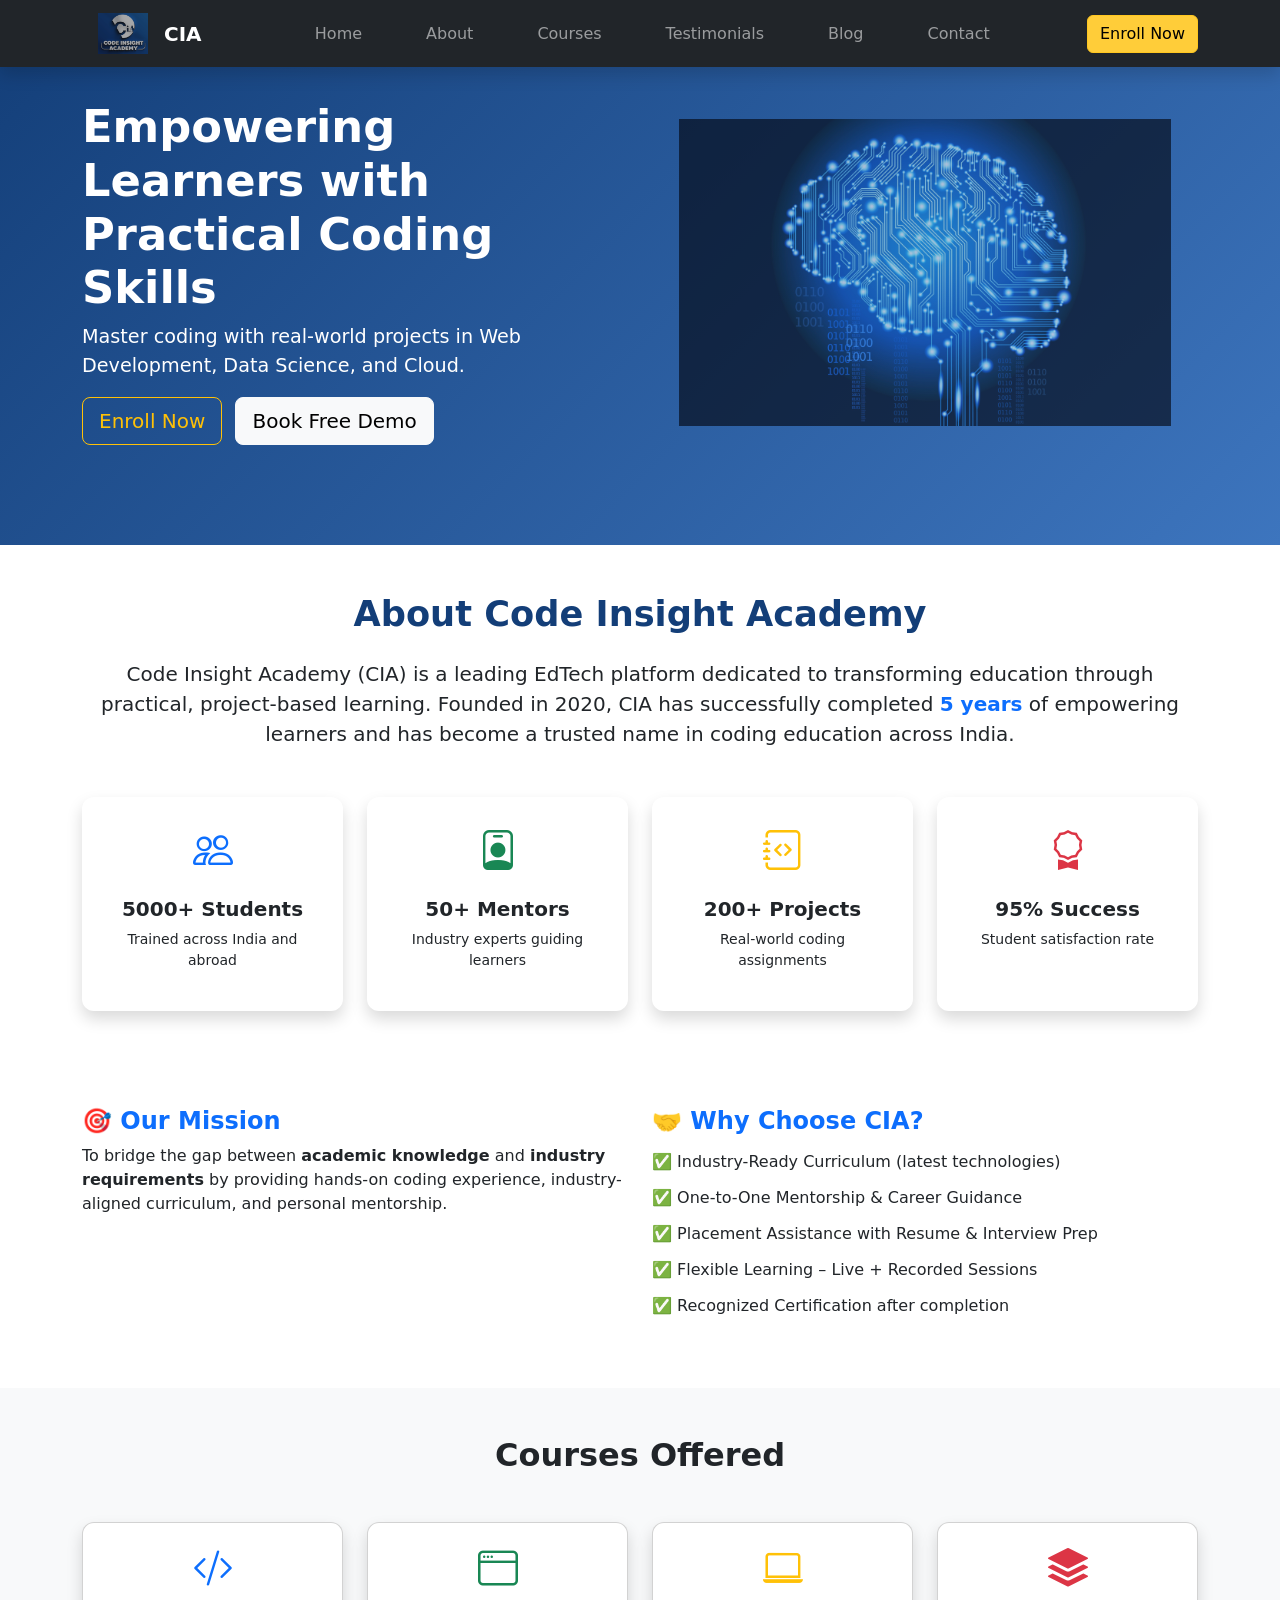
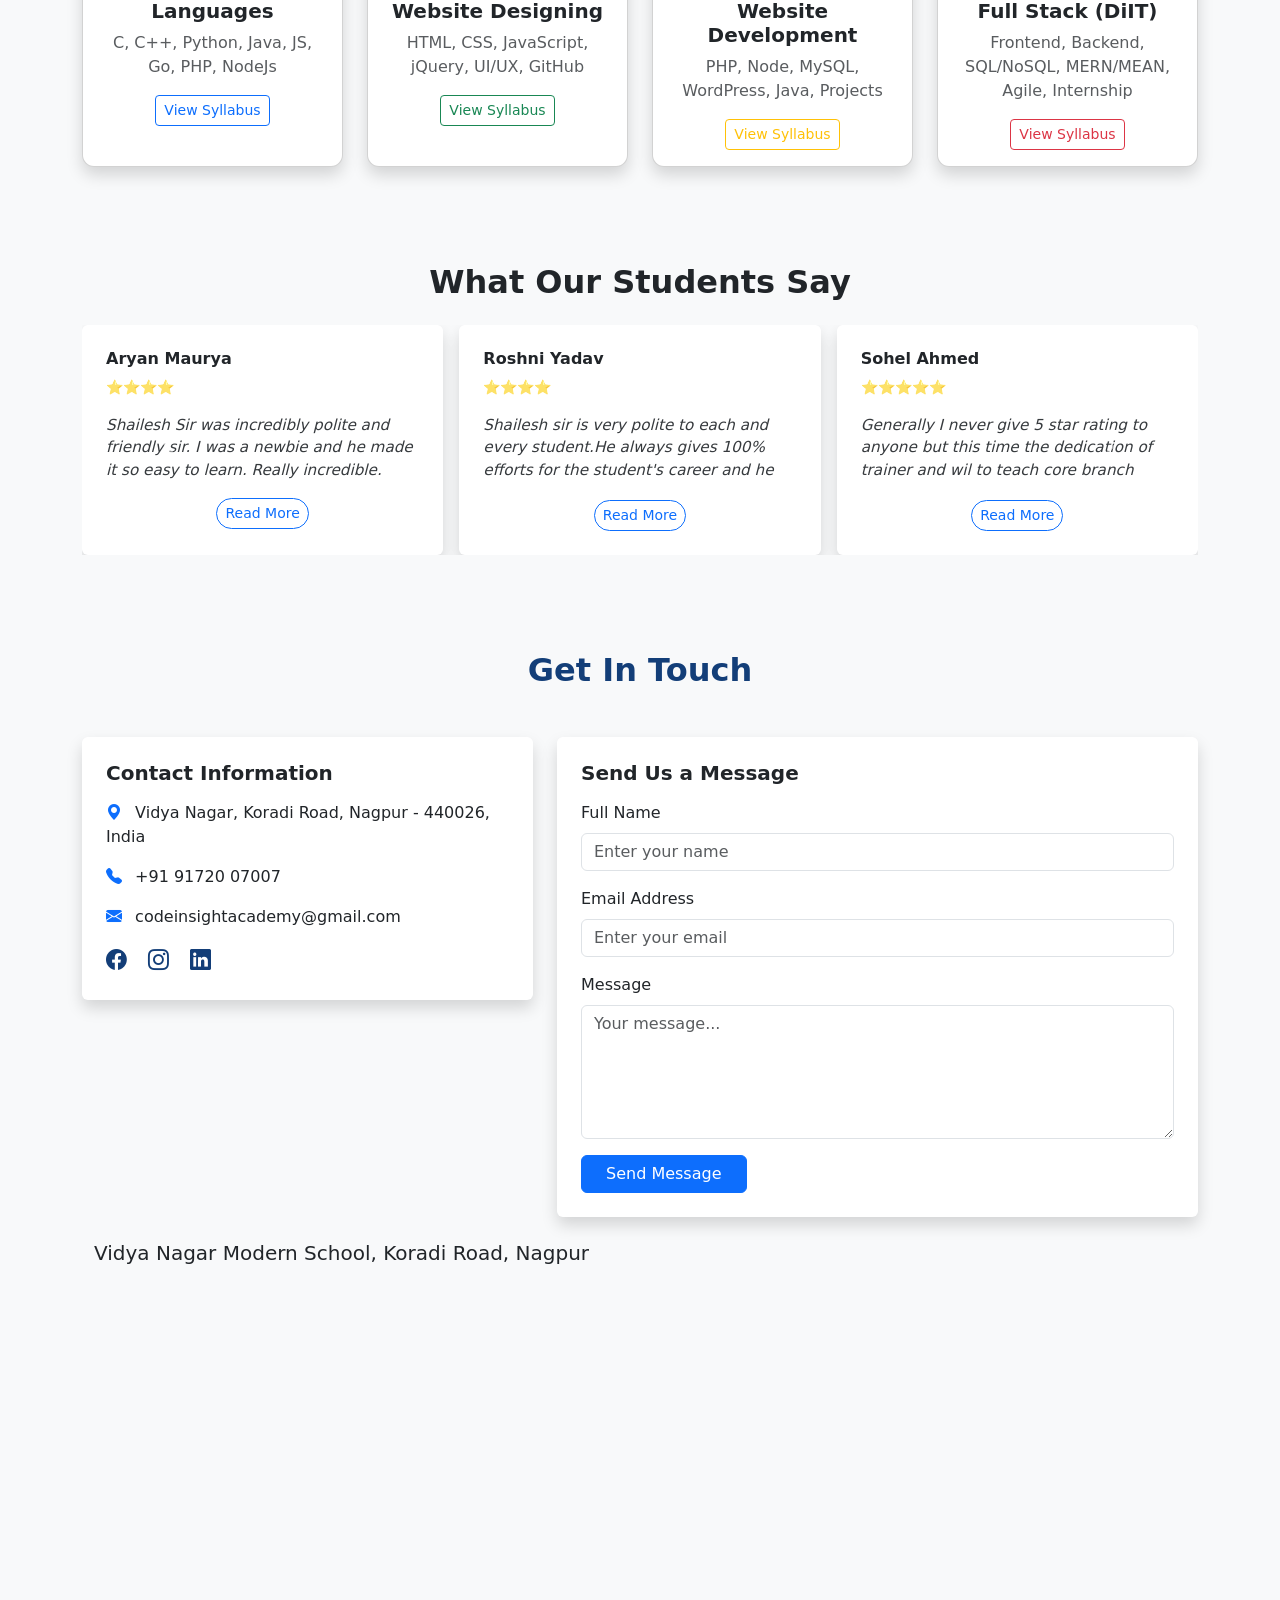
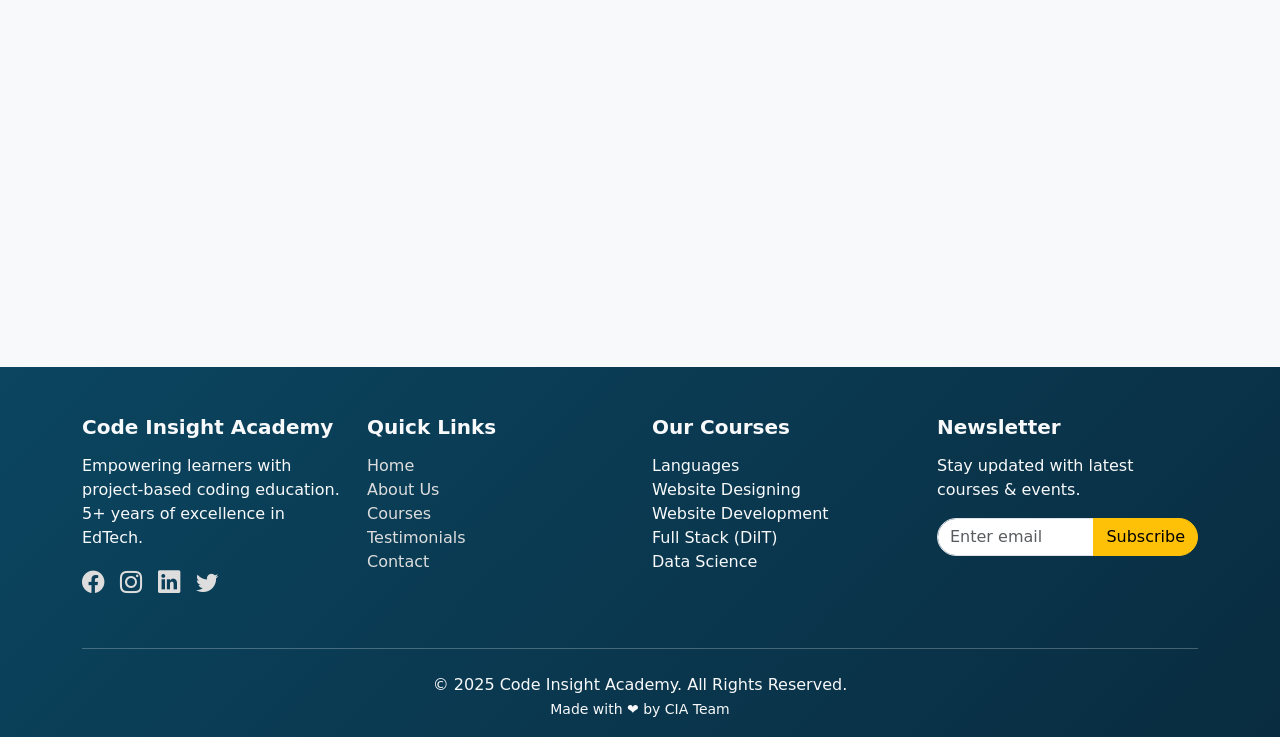
==== index.html @ 9bea23dd "Add files via upload Changes" ====
<!DOCTYPE html>
<html lang="en">
  <head>
    <meta charset="UTF-8" />
    <meta name="viewport" content="width=device-width, initial-scale=1.0" />
    <title>Code Insight Academy</title>
    <link
      href="https://cdn.jsdelivr.net/npm/bootstrap@5.3.3/dist/css/bootstrap.min.css"
      rel="stylesheet"
    />
    <link
      href="https://cdn.jsdelivr.net/npm/bootstrap-icons/font/bootstrap-icons.css"
      rel="stylesheet"
    />
    <link
      href="https://cdn.jsdelivr.net/npm/aos@2.3.4/dist/aos.css"
      rel="stylesheet"
    />

    <style>
      html,
      body {
        overflow-x: hidden;
        width: 100%;
      }
      html {
        scroll-behavior: smooth;
      }
      img {
        opacity: 0.6;
      }

      .navbar-toggler .close-icon {
        font-size: 1.8rem;
        color: #fff;
        line-height: 1;
      }
      /* Hero */
      .hero {
        background: linear-gradient(135deg, #133e78, #3d75be);
        color: #fff;
        padding: 100px 0;
      }
      .hero h1 {
        font-size: 2.8rem;
        font-weight: bold;
      }
      .hero p {
        font-size: 1.2rem;
      }
      .hero img {
        max-width: 90%;
        animation: float 4s ease-in-out infinite;
      }
      @keyframes float {
        0% {
          transform: translateY(0);
        }
        50% {
          transform: translateY(-10px);
        }
        100% {
          transform: translateY(0);
        }
      }

      .about h2 {
        font-size: 2.2rem;
        color: #133e78;
      }
      .about .card {
        border-radius: 12px;
        transition: transform 0.3s ease, box-shadow 0.3s ease;
      }
      .about .card:hover {
        transform: translateY(-8px);
        box-shadow: 0 8px 25px rgba(0, 0, 0, 0.15);
      }
      .about ul li {
        padding: 6px 0;
        font-size: 1rem;
      }

      /* Courses */
      .course-card {
        transition: all 0.3s ease;
        border-radius: 12px;
      }
      .course-card:hover {
        transform: translateY(-8px);
        box-shadow: 0 8px 20px rgba(0, 0, 0, 0.2);
      }

      /* Testimonials */
      .testimonial-card {
        border-radius: 15px;
        transition: transform 0.3s ease, box-shadow 0.3s ease;
      }
      .testimonial-card:hover {
        transform: translateY(-6px);
        box-shadow: 0 10px 25px rgba(0, 0, 0, 0.15);
      }
      .testimonial-text {
        font-style: italic;
        font-size: 0.95rem;
        max-height: 70px; /* collapsed height */
        overflow: hidden;
        text-overflow: ellipsis;
        transition: max-height 0.6s ease, opacity 0.6s ease;
        opacity: 0.9;
      }

      .testimonial-text.expanded {
        opacity: 1;
      }

      .read-more {
        font-weight: 500;
        cursor: pointer;
        transition: all 0.3s ease-in-out;
      }

      .read-more:hover {
        background-color: #0d6efd;
        color: #fff;
        transform: scale(1.05);
      }

      /* Contact */
      #contact h2 {
        color: #133e78;
      }
      #contact .form-control:focus {
        border-color: #133e78;
        box-shadow: 0 0 5px rgba(19, 62, 120, 0.5);
      }
      #contact .social-icon {
        font-size: 1.3rem;
        color: #133e78;
        transition: transform 0.3s ease, color 0.3s ease;
      }
      #contact .social-icon:hover {
        color: #ffc107;
        transform: scale(1.2);
      }

      /* Footer */
      .footer {
        background: linear-gradient(135deg, #0b4560, #092c40);
      }
      .footer h5 {
        margin-bottom: 15px;
      }
      .footer a {
        color: #ddd;
        text-decoration: none;
        transition: color 0.3s ease;
      }
      .footer a:hover {
        color: #ffc107;
      }
      .social-icon {
        font-size: 1.4rem;
        color: #fff;
        transition: transform 0.3s ease, color 0.3s ease;
      }
      .social-icon:hover {
        transform: scale(1.2);
        color: #ffc107;
      }
      .newsletter-form input {
        border-radius: 20px 0 0 20px;
      }
      .newsletter-form button {
        border-radius: 0 20px 20px 0;
      }
    </style>
  </head>
  <body data-bs-spy="scroll" data-bs-target=".navbar">
    <!-- Navbar -->
    <nav class="navbar navbar-expand-lg navbar-dark bg-dark fixed-top shadow">
      <div class="container">
        <a class="navbar-brand fw-bold d-flex align-items-center" href="#home">
          <img
            src="images/cid 3d logo.png"
            class="mx-3"
            alt="CIA Logo"
            width="50"
          />
          CIA
        </a>
        <!-- <button
          class="navbar-toggler"
          type="button"
          data-bs-toggle="collapse"
          data-bs-target="#navbarNav"
        >
          <span class="navbar-toggler-icon"></span>
        </button> -->
        <button
          class="navbar-toggler ms-2"
          type="button"
          data-bs-toggle="collapse"
          data-bs-target="#navbarNav"
          aria-controls="navbarNav"
          aria-expanded="false"
          aria-label="Toggle navigation"
        >
          <span class="navbar-toggler-icon"></span>
          <span class="close-icon d-none">&times;</span>
        </button>
        <div
          class="collapse navbar-collapse justify-content-center"
          id="navbarNav"
        >
          <ul class="navbar-nav">
            <li class="nav-item">
              <a class="nav-link active mx-4" href="#home">Home</a>
            </li>
            <li class="nav-item">
              <a class="nav-link mx-4" href="#about">About</a>
            </li>
            <li class="nav-item">
              <a class="nav-link mx-4" href="#courses">Courses</a>
            </li>
            <li class="nav-item">
              <a class="nav-link mx-4" href="#testimonials">Testimonials</a>
            </li>
            <li class="nav-item">
              <a
                class="nav-link mx-4"
                href="https://codeinsightacademy.com/blog/"
                target="_blank"
                >Blog</a
              >
            </li>
            <li class="nav-item">
              <a class="nav-link mx-4" href="#contact">Contact</a>
            </li>
          </ul>
        </div>
        <a href="#courses" class="btn btn-warning d-none d-lg-block"
          >Enroll Now</a
        >
      </div>
    </nav>

    <!-- Hero -->
    <section id="home" class="hero">
      <div class="container">
        <div class="row g-4 align-items-center">
          <div class="col-md-6" data-aos="fade-right">
            <h1>
              Empowering Learners with <br />
              Practical Coding Skills
            </h1>
            <p>
              Master coding with real-world projects in Web Development, Data
              Science, and Cloud.
            </p>
            <a href="#" class="btn btn-outline-warning btn-lg me-2"
              >Enroll Now</a
            >
            <a href="#" class="btn btn-light btn-lg">Book Free Demo</a>
          </div>
          <div class="col-md-6 text-center" data-aos="fade-left">
            <img src="images/15276.jpg" alt="Hero Image" />
          </div>
        </div>
      </div>
    </section>

    <!-- About Section -->
    <section class="about text-center py-5" id="about">
      <div class="container">
        <h2 class="mb-4 fw-bold" data-aos="fade-up">
          About Code Insight Academy
        </h2>
        <p class="lead mb-5" data-aos="fade-up" data-aos-delay="100">
          Code Insight Academy (CIA) is a leading EdTech platform dedicated to
          transforming education through
          <strong>practical, project-based learning</strong>. Founded in
          <strong>2020</strong>, CIA has successfully completed
          <span class="text-primary fw-bold">5 years</span> of empowering
          learners and has become a trusted name in coding education across
          India.
        </p>

        <!-- Stats Row -->
        <div class="row g-4 mb-5">
          <div class="col-md-3" data-aos="zoom-in">
            <div class="card shadow border-0 h-100 p-4">
              <i class="bi bi-people fs-1 text-primary mb-3"></i>
              <h5 class="fw-bold">5000+ Students</h5>
              <p class="small">Trained across India and abroad</p>
            </div>
          </div>
          <div class="col-md-3" data-aos="zoom-in" data-aos-delay="100">
            <div class="card shadow border-0 h-100 p-4">
              <i class="bi bi-person-badge fs-1 text-success mb-3"></i>
              <h5 class="fw-bold">50+ Mentors</h5>
              <p class="small">Industry experts guiding learners</p>
            </div>
          </div>
          <div class="col-md-3" data-aos="zoom-in" data-aos-delay="200">
            <div class="card shadow border-0 h-100 p-4">
              <i class="bi bi-journal-code fs-1 text-warning mb-3"></i>
              <h5 class="fw-bold">200+ Projects</h5>
              <p class="small">Real-world coding assignments</p>
            </div>
          </div>
          <div class="col-md-3" data-aos="zoom-in" data-aos-delay="300">
            <div class="card shadow border-0 h-100 p-4">
              <i class="bi bi-award fs-1 text-danger mb-3"></i>
              <h5 class="fw-bold">95% Success</h5>
              <p class="small">Student satisfaction rate</p>
            </div>
          </div>
        </div>

        <!-- Mission & Why Choose -->
        <div class="row text-start">
          <div class="col-md-6 mt-5" data-aos="fade-right">
            <h4 class="fw-bold text-primary">🎯 Our Mission</h4>
            <p>
              To bridge the gap between <strong>academic knowledge</strong> and
              <strong>industry requirements</strong> by providing hands-on
              coding experience, industry-aligned curriculum, and personal
              mentorship.
            </p>
          </div>
          <div class="col-md-6 mt-5" data-aos="fade-left">
            <h4 class="fw-bold text-primary">🤝 Why Choose CIA?</h4>
            <ul class="list-unstyled">
              <li>✅ Industry-Ready Curriculum (latest technologies)</li>
              <li>✅ One-to-One Mentorship & Career Guidance</li>
              <li>✅ Placement Assistance with Resume & Interview Prep</li>
              <li>✅ Flexible Learning – Live + Recorded Sessions</li>
              <li>✅ Recognized Certification after completion</li>
            </ul>
          </div>
        </div>
      </div>
    </section>

    <!-- Courses Section -->
    <section id="courses" class="py-5 bg-light">
      <div class="container">
        <h2 class="text-center fw-bold mb-5" data-aos="fade-up">
          Courses Offered
        </h2>
        <div class="row g-4">
          <!-- Languages -->
          <div class="col-md-3" data-aos="zoom-in" data-aos-delay="100">
            <div class="card h-100 text-center shadow course-card">
              <div class="card-body">
                <i class="bi bi-code-slash fs-1 text-primary mb-3"></i>
                <h5 class="fw-bold">Languages</h5>
                <p class="text-muted">
                  C, C++, Python, Java, JS, Go, PHP, NodeJs
                </p>
                <button
                  class="btn btn-outline-primary btn-sm"
                  data-bs-toggle="modal"
                  data-bs-target="#languagesModal"
                >
                  View Syllabus
                </button>
              </div>
            </div>
          </div>

          <!-- Website Designing -->
          <div class="col-md-3" data-aos="zoom-in" data-aos-delay="200">
            <div class="card h-100 text-center shadow course-card">
              <div class="card-body">
                <i class="bi bi-window fs-1 text-success mb-3"></i>
                <h5 class="fw-bold">Website Designing</h5>
                <p class="text-muted">
                  HTML, CSS, JavaScript, jQuery, UI/UX, GitHub
                </p>
                <button
                  class="btn btn-outline-success btn-sm"
                  data-bs-toggle="modal"
                  data-bs-target="#designModal"
                >
                  View Syllabus
                </button>
              </div>
            </div>
          </div>

          <!-- Website Development -->
          <div class="col-md-3" data-aos="zoom-in" data-aos-delay="300">
            <div class="card h-100 text-center shadow course-card">
              <div class="card-body">
                <i class="bi bi-laptop fs-1 text-warning mb-3"></i>
                <h5 class="fw-bold">Website Development</h5>
                <p class="text-muted">
                  PHP, Node, MySQL, WordPress, Java, Projects
                </p>
                <button
                  class="btn btn-outline-warning btn-sm"
                  data-bs-toggle="modal"
                  data-bs-target="#developmentModal"
                >
                  View Syllabus
                </button>
              </div>
            </div>
          </div>

          <!-- Full Stack -->
          <div class="col-md-3" data-aos="zoom-in" data-aos-delay="400">
            <div class="card h-100 text-center shadow course-card">
              <div class="card-body">
                <i class="bi bi-stack fs-1 text-danger mb-3"></i>
                <h5 class="fw-bold">Full Stack (DiIT)</h5>
                <p class="text-muted">
                  Frontend, Backend, SQL/NoSQL, MERN/MEAN, Agile, Internship
                </p>
                <button
                  class="btn btn-outline-danger btn-sm"
                  data-bs-toggle="modal"
                  data-bs-target="#fullstackModal"
                >
                  View Syllabus
                </button>
              </div>
            </div>
          </div>
        </div>
      </div>
    </section>

    <!-- Languages Modal -->
    <div class="modal fade" id="languagesModal" tabindex="-1">
      <div class="modal-dialog modal-dialog-centered modal-dialog-scrollable">
        <div class="modal-content">
          <div class="modal-header bg-primary text-white">
            <h5 class="modal-title">Languages</h5>
            <button
              type="button"
              class="btn-close"
              data-bs-dismiss="modal"
            ></button>
          </div>
          <div class="modal-body">
            <h6 class="fw-bold">Core Programming</h6>
            <ul>
              <li>C, C++ – Fundamentals, OOP, Data Structures</li>
              <li>Java – OOP, Collections, Exception Handling</li>
              <li>Python – Basics to Advanced, File Handling, OOP</li>
            </ul>

            <h6 class="fw-bold mt-3">Web Technologies</h6>
            <ul>
              <li>HTML5, CSS3 – Semantic tags, Responsive design</li>
              <li>Bootstrap – Grid, Components, Customization</li>
              <li>JavaScript – ES6+, DOM, Events, Async/Await</li>
              <li>NodeJS – Basics, ExpressJS intro</li>
            </ul>

            <h6 class="fw-bold mt-3">Extra Technologies</h6>
            <ul>
              <li>GoLang – Basics & Concurrency</li>
              <li>PHP – Basics, Forms, MySQL Connection</li>
            </ul>
            <a href="https://codeinsightacademy.com/blog">
              <button class="btn btn-outline-primary btn-sm">
                View Details
              </button>
            </a>
          </div>
        </div>
      </div>
    </div>

    <!-- Website Designing Modal -->
    <div class="modal fade" id="designModal" tabindex="-1">
      <div class="modal-dialog modal-dialog-centered modal-dialog-scrollable">
        <div class="modal-content">
          <div class="modal-header bg-success text-white">
            <h5 class="modal-title">Website Designing</h5>
            <button
              type="button"
              class="btn-close"
              data-bs-dismiss="modal"
            ></button>
          </div>
          <div class="modal-body">
            <h6 class="fw-bold">Frontend Basics</h6>
            <ul>
              <li>HTML5 – Forms, Media, SEO tags</li>
              <li>CSS3 – Flexbox, Grid, Animations</li>
              <li>JavaScript – DOM Manipulation, Events</li>
            </ul>

            <h6 class="fw-bold mt-3">Advanced UI/UX</h6>
            <ul>
              <li>jQuery – DOM, AJAX, Effects</li>
              <li>UI/UX – Design Principles, Wireframes</li>
              <li>GitHub – Version Control Basics</li>
            </ul>
            <a
              href="https://codeinsightacademy.com/blog/html5-and-css3-contents/"
            >
              <button class="btn btn-outline-success btn-sm">
                View Details
              </button>
            </a>
          </div>
        </div>
      </div>
    </div>

    <!-- Website Development Modal -->
    <div class="modal fade" id="developmentModal" tabindex="-1">
      <div class="modal-dialog modal-dialog-centered modal-dialog-scrollable">
        <div class="modal-content">
          <div class="modal-header bg-warning text-dark">
            <h5 class="modal-title">Website Development</h5>
            <button
              type="button"
              class="btn-close"
              data-bs-dismiss="modal"
            ></button>
          </div>
          <div class="modal-body">
            <h6 class="fw-bold">Backend Development</h6>
            <ul>
              <li>PHP / NodeJS – APIs, Authentication</li>
              <li>Python / Java – Web frameworks basics</li>
            </ul>

            <h6 class="fw-bold mt-3">Frontend Development</h6>
            <ul>
              <li>HTML5, CSS3, JavaScript</li>
              <li>WordPress CMS Basics</li>
            </ul>

            <h6 class="fw-bold mt-3">Databases</h6>
            <ul>
              <li>MySQL – Queries, Joins, Indexing</li>
            </ul>

            <h6 class="fw-bold mt-3">Project Work</h6>
            <p>
              Students will create a **live website** as a capstone project.
            </p>
            <a href="https://codeinsightacademy.com/blog/javascript/">
              <button class="btn btn-outline-warning btn-sm">
                View Details
              </button>
            </a>
          </div>
        </div>
      </div>
    </div>

    <!-- Full Stack Modal -->
    <div class="modal fade" id="fullstackModal" tabindex="-1">
      <div class="modal-dialog modal-dialog-centered modal-dialog-scrollable">
        <div class="modal-content">
          <div class="modal-header bg-danger text-white">
            <h5 class="modal-title">DiIT (Full Stack)</h5>
            <button
              type="button"
              class="btn-close"
              data-bs-dismiss="modal"
            ></button>
          </div>
          <div class="modal-body">
            <h6 class="fw-bold">Frontend Development</h6>
            <ul>
              <li>HTML5 / CSS3 / JavaScript (ES6+)</li>
              <li>ReactJS Basics</li>
            </ul>

            <h6 class="fw-bold mt-3">Backend Development</h6>
            <ul>
              <li>NodeJS / ExpressJS</li>
              <li>Python Flask/Django or Java Spring Basics</li>
            </ul>

            <h6 class="fw-bold mt-3">Databases</h6>
            <ul>
              <li>SQL – MySQL, PostgreSQL</li>
              <li>NoSQL – MongoDB</li>
            </ul>

            <h6 class="fw-bold mt-3">Other Skills</h6>
            <ul>
              <li>MERN / MEAN Stack integration</li>
              <li>Agile & Scrum using Jira</li>
              <li>Resume Building + Mock Interviews</li>
              <li>Internship Program</li>
            </ul>
            <a
              href="https://codeinsightacademy.com/blog/programming/core-java-contents/"
            >
              <button class="btn btn-outline-danger btn-sm">
                View Details
              </button>
            </a>
          </div>
        </div>
      </div>
    </div>

    <!-- Testimonials Carousel -->
    <section id="testimonials" class="py-5 bg-light">
      <div class="container">
        <h2 class="text-center fw-bold mb-4">What Our Students Say</h2>

        <div
          id="reviewCarousel"
          class="carousel slide"
          data-bs-ride="carousel"
          data-bs-interval="5000"
        >
          <div class="carousel-inner">
            <!-- Slide 1 -->
            <div class="carousel-item active">
              <div class="row g-3">
                <div class="col-md-4">
                  <div class="p-4 bg-white shadow rounded h-100">
                    <h6 class="fw-bold">Aryan Maurya</h6>
                    <p class="text-muted small">⭐⭐⭐⭐</p>
                    <p class="testimonial-text">
                      Shailesh Sir was incredibly polite and friendly sir. I was
                      a newbie and he made it so easy to learn. Really
                      incredible.
                    </p>
                    <div class="text-center mt-2">
                      <button
                        class="btn btn-outline-primary btn-sm rounded-pill read-more"
                      >
                        Read More
                      </button>
                    </div>
                  </div>
                </div>
                <div class="col-md-4">
                  <div class="p-4 bg-white shadow rounded h-100">
                    <h6 class="fw-bold">Roshni Yadav</h6>
                    <p class="text-muted small">⭐⭐⭐⭐</p>
                    <p class="testimonial-text">
                      Shailesh sir is very polite to each and every student.He
                      always gives 100% efforts for the student's career and he
                      never make feel to anyone like a nothing.he always praise
                      the students.He is the best mentor
                    </p>
                    <div class="text-center mt-2">
                      <button
                        class="btn btn-outline-primary btn-sm rounded-pill read-more"
                      >
                        Read More
                      </button>
                    </div>
                  </div>
                </div>
                <div class="col-md-4">
                  <div class="p-4 bg-white shadow rounded h-100">
                    <h6 class="fw-bold">Sohel Ahmed</h6>
                    <p class="text-muted small">⭐⭐⭐⭐⭐</p>
                    <p class="testimonial-text">
                      Generally I never give 5 star rating to anyone but this
                      time the dedication of trainer and wil to teach core
                      branch students is even from basics is just praiseworthy.
                      I really find those training section helpful getting
                      friendly in full stack development course. Khushal Sir was
                      our class trainer .He really help to teach us from scratch
                      and individual doubt solving done by tushar,pratik and
                      sushant Sir was very helpful.
                    </p>
                    <div class="text-center mt-2">
                      <button
                        class="btn btn-outline-primary btn-sm rounded-pill read-more"
                      >
                        Read More
                      </button>
                    </div>
                  </div>
                </div>
              </div>
            </div>

            <!-- Slide 2 -->
            <div class="carousel-item">
              <div class="row g-3">
                <div class="col-md-4">
                  <div class="p-4 bg-white shadow rounded h-100">
                    <h6 class="fw-bold">Kamini Khandare</h6>
                    <p class="text-muted small">⭐⭐⭐⭐⭐</p>
                    <p class="testimonial-text">
                      He don't waste any single minite He has so much of
                      knowledge with him and he tried his best to give his 100%
                      to make it an efficient and beneficial workshop for
                      us...and thanks for it sir
                    </p>
                    <div class="text-center mt-2">
                      <button
                        class="btn btn-outline-primary btn-sm rounded-pill read-more"
                      >
                        Read More
                      </button>
                    </div>
                  </div>
                </div>
                <div class="col-md-4">
                  <div class="p-4 bg-white shadow rounded h-100">
                    <h6 class="fw-bold">Vishal Singh</h6>
                    <p class="text-muted small">⭐⭐⭐⭐⭐</p>
                    <p class="testimonial-text">
                      It was a 5 days long session with 6hrs of study each day
                      in Thakur College of Engineering and Technology. The
                      sessions were conducted smoothly. Professor Sailesh Sonare
                      sir's explanation was very good. He was able to clear our
                      doubts. It was a very interactive session. Thanks
                      Alot🙏🏻✨.
                    </p>
                    <div class="text-center mt-2">
                      <button
                        class="btn btn-outline-primary btn-sm rounded-pill read-more"
                      >
                        Read More
                      </button>
                    </div>
                  </div>
                </div>
                <div class="col-md-4">
                  <div class="p-4 bg-white shadow rounded h-100">
                    <h6 class="fw-bold">Shruti Amle</h6>
                    <p class="text-muted small">⭐⭐⭐⭐⭐</p>
                    <p class="testimonial-text">
                      - Informative and engaging sessions - Experienced trainers
                      and speakers - Hands-on activities and practical learning
                      - Opportunities for networking and collaboration.
                    </p>
                    <div class="text-center mt-2">
                      <button
                        class="btn btn-outline-primary btn-sm rounded-pill read-more"
                      >
                        Read More
                      </button>
                    </div>
                  </div>
                </div>
              </div>
            </div>
          </div>

          <!-- Controls -->
          <button
            class="carousel-control-prev"
            type="button"
            data-bs-target="#reviewCarousel"
            data-bs-slide="prev"
          >
            <span class="carousel-control-prev-icon"></span>
          </button>
          <button
            class="carousel-control-next"
            type="button"
            data-bs-target="#reviewCarousel"
            data-bs-slide="next"
          >
            <span class="carousel-control-next-icon"></span>
          </button>
        </div>
      </div>
    </section>

    <!-- Contact Section -->
    <section id="contact" class="py-5 bg-light">
      <div class="container">
        <h2 class="text-center fw-bold mb-5" data-aos="fade-up">
          Get In Touch
        </h2>
        <div class="row g-4">
          <!-- Contact Info -->
          <div class="col-md-5" data-aos="fade-right">
            <div class="p-4 bg-white shadow rounded">
              <h5 class="fw-bold mb-3">Contact Information</h5>
              <p>
                <i class="bi bi-geo-alt-fill text-primary me-2"></i> Vidya
                Nagar, Koradi Road, Nagpur - 440026, India
              </p>
              <p>
                <i class="bi bi-telephone-fill text-primary me-2"></i> +91 91720
                07007
              </p>
              <p>
                <i class="bi bi-envelope-fill text-primary me-2"></i>
                codeinsightacademy@gmail.com
              </p>
              <div class="mt-3">
                <a href="#" class="social-icon me-3"
                  ><i class="bi bi-facebook"></i
                ></a>
                <a href="#" class="social-icon me-3"
                  ><i class="bi bi-instagram"></i
                ></a>
                <a href="#" class="social-icon me-3"
                  ><i class="bi bi-linkedin"></i
                ></a>
              </div>
            </div>
          </div>

          <!-- Contact Form -->
          <div class="col-md-7" data-aos="fade-left">
            <div class="p-4 bg-white shadow rounded">
              <h5 class="fw-bold mb-3">Send Us a Message</h5>
              <form action="mailto:" method="POST">
                <div class="mb-3">
                  <label class="form-label">Full Name</label>
                  <input
                    type="text"
                    name="name"
                    class="form-control"
                    placeholder="Enter your name"
                    required
                  />
                </div>
                <div class="mb-3">
                  <label class="form-label">Email Address</label>
                  <input
                    type="email"
                    name="email"
                    class="form-control"
                    placeholder="Enter your email"
                    required
                  />
                </div>
                <div class="mb-3">
                  <label class="form-label">Message</label>
                  <textarea
                    name="message"
                    class="form-control"
                    rows="5"
                    placeholder="Your message..."
                    required
                  ></textarea>
                </div>
                <button type="submit" class="btn btn-primary px-4">
                  Send Message
                </button>
              </form>
            </div>
          </div>
        </div>

        <!-- Optional Google Map -->
        <div class="container my-4">
          <h5 class="mb-3">Vidya Nagar Modern School, Koradi Road, Nagpur</h5>
          <div class="ratio ratio-16x9">
            <iframe
              src="https://www.google.com/maps?q=Vidya+Nagar+Modern+School+Koradi+Road+Nagpur&output=embed"
              allowfullscreen
              loading="lazy"
              referrerpolicy="no-referrer-when-downgrade"
            >
            </iframe>
          </div>
        </div>
      </div>
    </section>

    <!-- Footer -->
    <footer class="footer text-light pt-5">
      <div class="container">
        <div class="row">
          <!-- About -->
          <div class="col-md-3 mb-4" data-aos="fade-up">
            <h5 class="fw-bold">Code Insight Academy</h5>
            <p>
              Empowering learners with project-based coding education. 5+ years
              of excellence in EdTech.
            </p>
            <div class="d-flex gap-3">
              <a href="#" class="social-icon"><i class="bi bi-facebook"></i></a>
              <a href="#" class="social-icon"
                ><i class="bi bi-instagram"></i
              ></a>
              <a href="#" class="social-icon"><i class="bi bi-linkedin"></i></a>
              <a href="#" class="social-icon"><i class="bi bi-twitter"></i></a>
            </div>
          </div>

          <!-- Quick Links -->
          <div class="col-md-3 mb-4" data-aos="fade-up" data-aos-delay="100">
            <h5 class="fw-bold">Quick Links</h5>
            <ul class="list-unstyled">
              <li><a href="#home">Home</a></li>
              <li><a href="#about">About Us</a></li>
              <li><a href="#courses">Courses</a></li>
              <li><a href="#testimonials">Testimonials</a></li>
              <li><a href="#contact">Contact</a></li>
            </ul>
          </div>

          <!-- Courses -->
          <div class="col-md-3 mb-4" data-aos="fade-up" data-aos-delay="200">
            <h5 class="fw-bold">Our Courses</h5>
            <ul class="list-unstyled">
              <li>Languages</li>
              <li>Website Designing</li>
              <li>Website Development</li>
              <li>Full Stack (DiIT)</li>
              <li>Data Science</li>
            </ul>
          </div>

          <!-- Newsletter -->
          <div class="col-md-3 mb-4" data-aos="fade-up" data-aos-delay="300">
            <h5 class="fw-bold">Newsletter</h5>
            <p>Stay updated with latest courses & events.</p>
            <form class="newsletter-form">
              <div class="input-group">
                <input
                  type="email"
                  class="form-control"
                  placeholder="Enter email"
                />
                <button class="btn btn-warning" type="submit">Subscribe</button>
              </div>
            </form>
          </div>
        </div>

        <hr class="my-4 text-light" />

        <div class="text-center pb-3">
          <p class="mb-0">© 2025 Code Insight Academy. All Rights Reserved.</p>
          <small>Made with ❤️ by CIA Team</small>
        </div>
      </div>
    </footer>

    <!-- Scripts -->
    <script src="https://cdn.jsdelivr.net/npm/bootstrap@5.3.3/dist/js/bootstrap.bundle.min.js"></script>
    <script src="https://cdn.jsdelivr.net/npm/aos@2.3.4/dist/aos.js"></script>
    <script>
      AOS.init({ duration: 1000, once: true });
      const toggler = document.querySelector(".navbar-toggler");
      const navbarCollapse = document.getElementById("navbarNav");
      const hamburger = toggler.querySelector(".navbar-toggler-icon");
      const closeIcon = toggler.querySelector(".close-icon");

      navbarCollapse.addEventListener("show.bs.collapse", () => {
        hamburger.classList.add("d-none");
        closeIcon.classList.remove("d-none");
      });

      navbarCollapse.addEventListener("hide.bs.collapse", () => {
        hamburger.classList.remove("d-none");
        closeIcon.classList.add("d-none");
      });

      // Testimonials
      document.querySelectorAll(".read-more").forEach((button) => {
        button.addEventListener("click", function () {
          const card = this.closest(
            ".p-4, .card, .testimonial-card, .bg-white"
          );
          const text = card ? card.querySelector(".testimonial-text") : null;
          if (!text) return;

          if (text.classList.contains("expanded")) {
            // Collapse
            text.style.maxHeight = "70px";
            text.classList.remove("expanded");
            this.textContent = "Read More";
          } else {
            // Expand smoothly to actual height
            text.style.maxHeight = text.scrollHeight + "px";
            text.classList.add("expanded");
            this.textContent = "Read Less";
          }
        });
      });
    </script>
  </body>
</html>
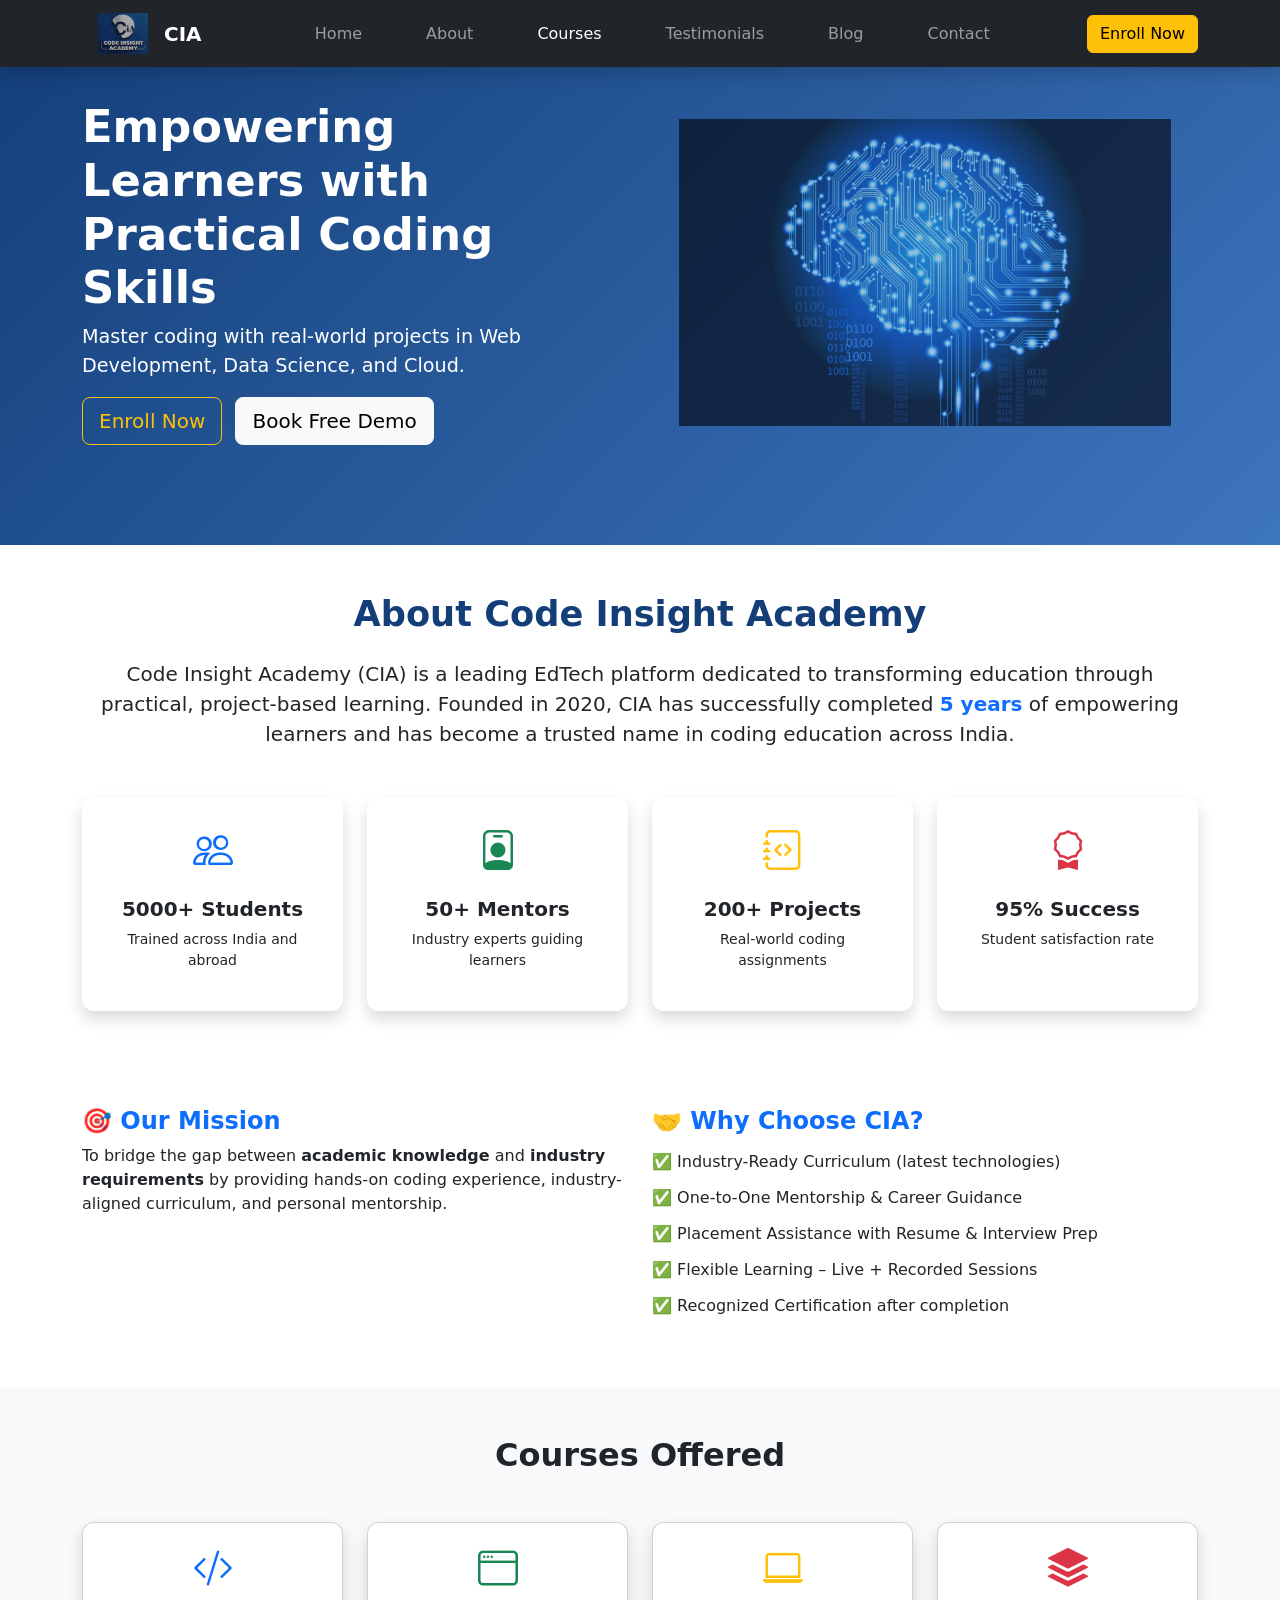
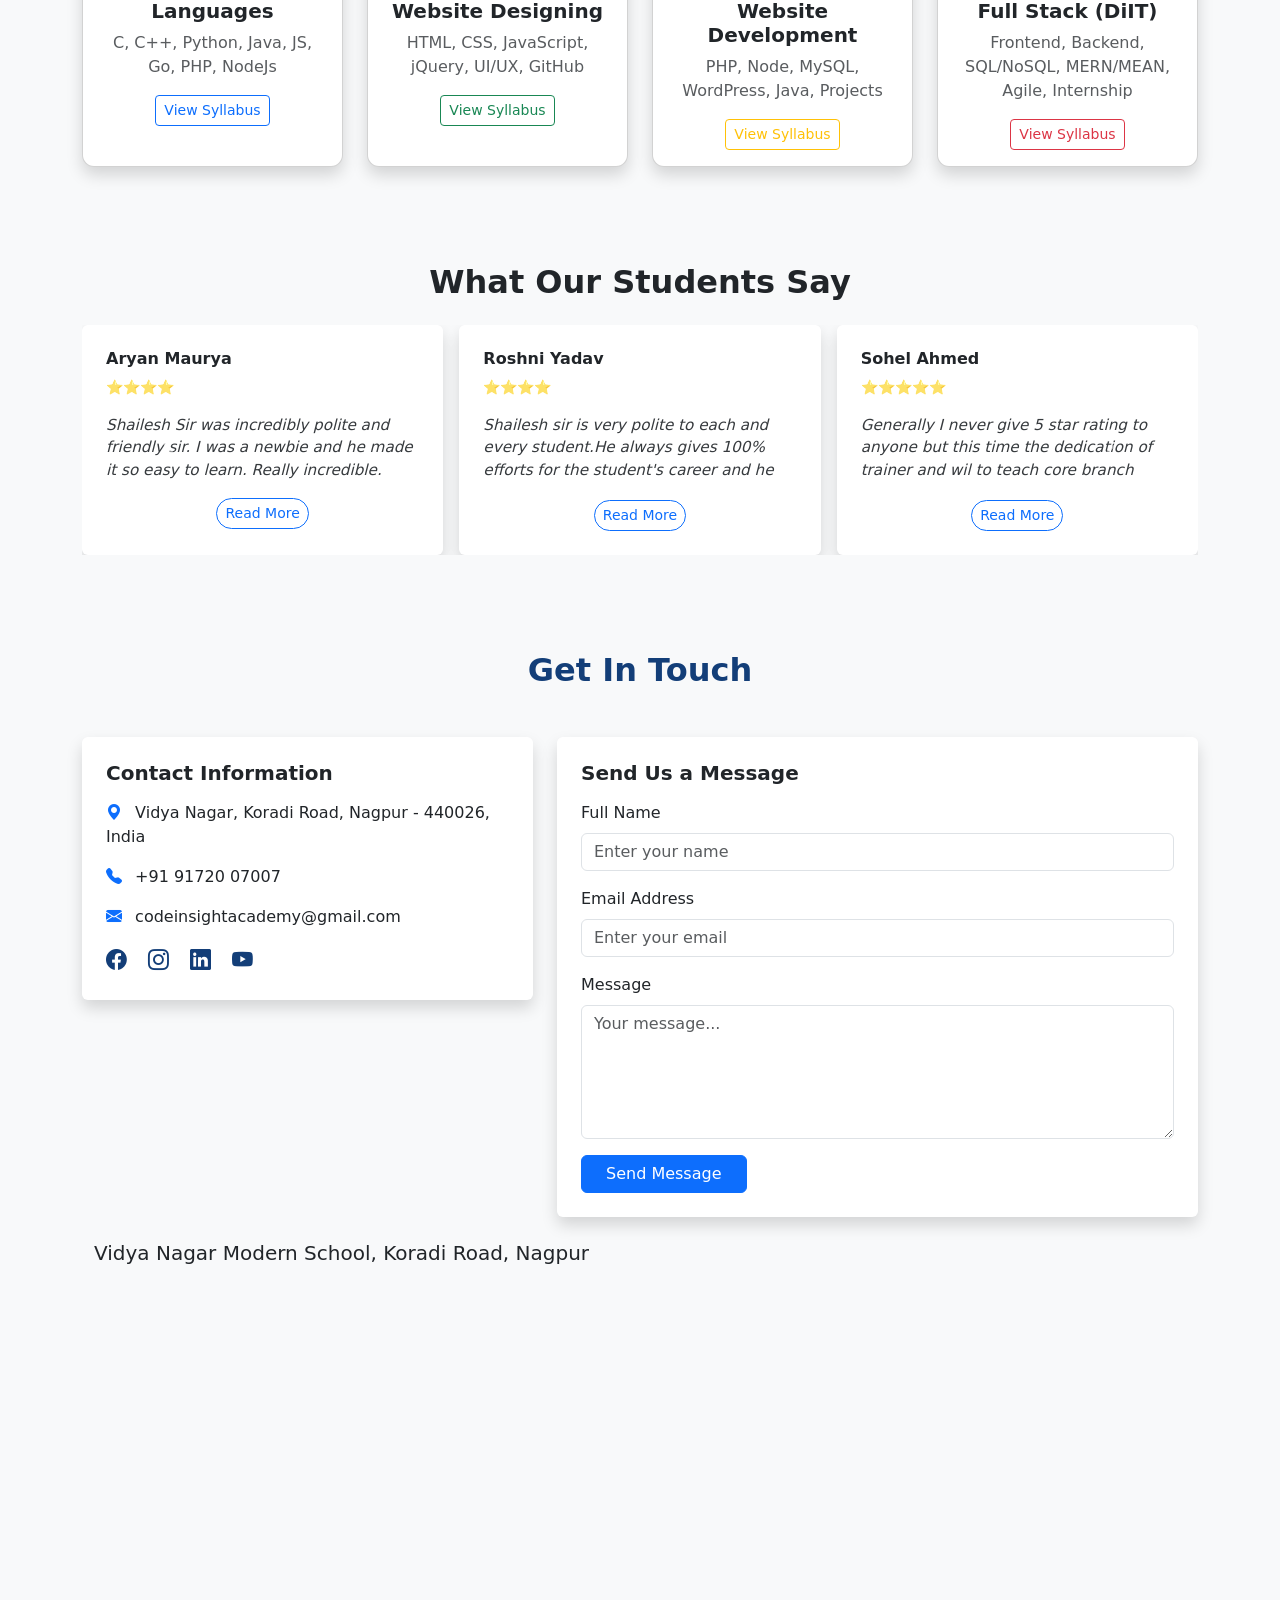
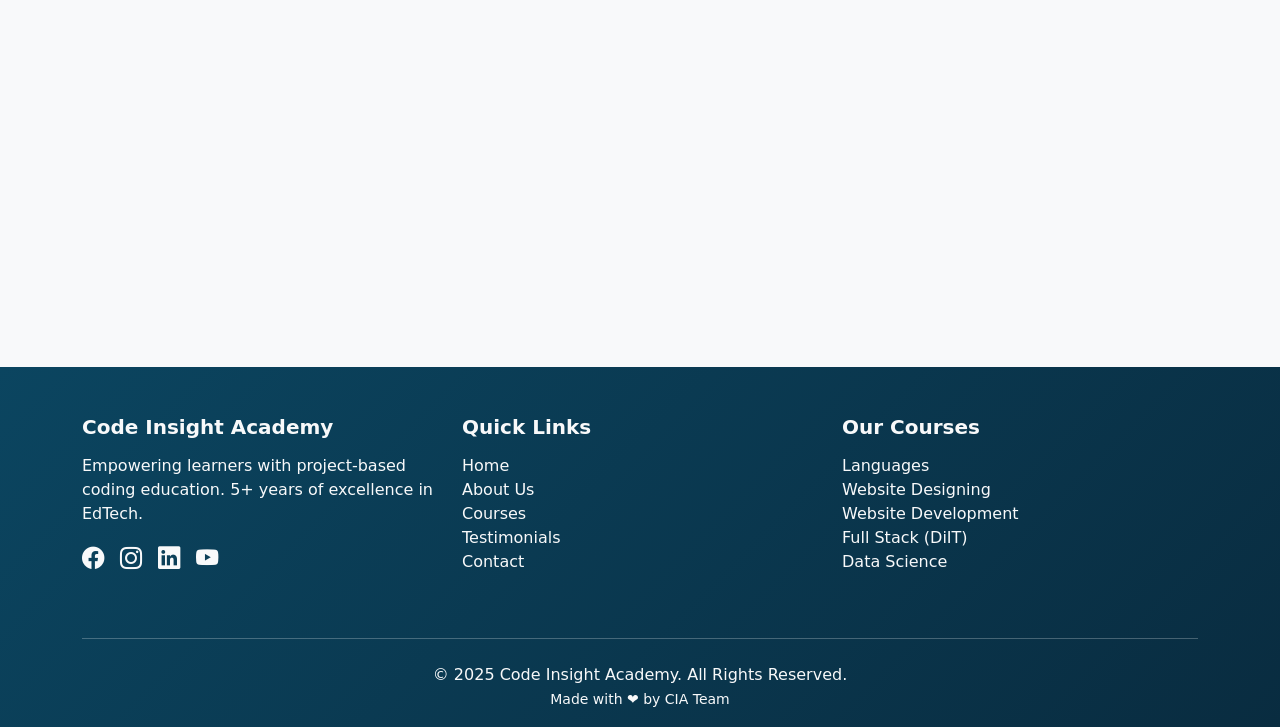
==== commit 8c1cc84d: "Add files via upload Resoponsive" ====
--- a/index.html
+++ b/index.html
@@ -15,6 +15,11 @@
     <link
       href="https://cdn.jsdelivr.net/npm/aos@2.3.4/dist/aos.css"
       rel="stylesheet"
+    />
+    <link
+      rel="shortcut icon"
+      href="images/cid 3d logo.png"
+      type="image/x-icon"
     />
 
     <style>
@@ -239,7 +244,7 @@
             </li>
           </ul>
         </div>
-        <a href="#courses" class="btn btn-warning d-none d-lg-block"
+        <a href="registration.html" class="btn btn-warning d-none d-lg-block"
           >Enroll Now</a
         >
       </div>
@@ -258,7 +263,9 @@
               Master coding with real-world projects in Web Development, Data
               Science, and Cloud.
             </p>
-            <a href="#" class="btn btn-outline-warning btn-lg me-2"
+            <a
+              href="registration.html"
+              class="btn btn-outline-warning btn-lg me-2"
               >Enroll Now</a
             >
             <a href="#" class="btn btn-light btn-lg">Book Free Demo</a>
@@ -796,14 +803,25 @@
                 codeinsightacademy@gmail.com
               </p>
               <div class="mt-3">
-                <a href="#" class="social-icon me-3"
+                <a
+                  href="https://www.facebook.com/share/17CwKqsnVi/"
+                  class="social-icon me-3"
                   ><i class="bi bi-facebook"></i
                 ></a>
-                <a href="#" class="social-icon me-3"
+                <a
+                  href="https://www.instagram.com/codeinsightacademy?igsh=N3Bld2ZqbmFzcHJp"
+                  class="social-icon me-3"
                   ><i class="bi bi-instagram"></i
                 ></a>
-                <a href="#" class="social-icon me-3"
+                <a
+                  href="https://www.linkedin.com/company/code-insight-academy/ "
+                  class="social-icon me-3"
                   ><i class="bi bi-linkedin"></i
+                ></a>
+                <a
+                  href="https://www.youtube.com/@CodeInsightAcademy"
+                  class="social-icon me-3"
+                  ><i class="bi bi-youtube"></i
                 ></a>
               </div>
             </div>
@@ -869,40 +887,72 @@
     </section>
 
     <!-- Footer -->
-    <footer class="footer text-light pt-5">
+    <footer class="footer bg-dark text-light pt-5">
       <div class="container">
         <div class="row">
           <!-- About -->
-          <div class="col-md-3 mb-4" data-aos="fade-up">
+          <div class="col-md-4 mb-4" data-aos="fade-up">
             <h5 class="fw-bold">Code Insight Academy</h5>
             <p>
               Empowering learners with project-based coding education. 5+ years
               of excellence in EdTech.
             </p>
             <div class="d-flex gap-3">
-              <a href="#" class="social-icon"><i class="bi bi-facebook"></i></a>
-              <a href="#" class="social-icon"
+              <a
+                href="https://www.facebook.com/share/17CwKqsnVi/"
+                class="social-icon text-light"
+                ><i class="bi bi-facebook"></i
+              ></a>
+              <a
+                href="https://www.instagram.com/codeinsightacademy?igsh=N3Bld2ZqbmFzcHJp"
+                class="social-icon text-light"
                 ><i class="bi bi-instagram"></i
               ></a>
-              <a href="#" class="social-icon"><i class="bi bi-linkedin"></i></a>
-              <a href="#" class="social-icon"><i class="bi bi-twitter"></i></a>
+              <a
+                href="https://www.linkedin.com/company/code-insight-academy/"
+                class="social-icon text-light"
+                ><i class="bi bi-linkedin"></i
+              ></a>
+              <a
+                href="https://www.youtube.com/@CodeInsightAcademy"
+                class="social-icon text-light"
+                ><i class="bi bi-youtube"></i
+              ></a>
             </div>
           </div>
 
           <!-- Quick Links -->
-          <div class="col-md-3 mb-4" data-aos="fade-up" data-aos-delay="100">
+          <div class="col-md-4 mb-4" data-aos="fade-up" data-aos-delay="100">
             <h5 class="fw-bold">Quick Links</h5>
             <ul class="list-unstyled">
-              <li><a href="#home">Home</a></li>
-              <li><a href="#about">About Us</a></li>
-              <li><a href="#courses">Courses</a></li>
-              <li><a href="#testimonials">Testimonials</a></li>
-              <li><a href="#contact">Contact</a></li>
+              <li>
+                <a href="#home" class="text-light text-decoration-none">Home</a>
+              </li>
+              <li>
+                <a href="#about" class="text-light text-decoration-none"
+                  >About Us</a
+                >
+              </li>
+              <li>
+                <a href="#courses" class="text-light text-decoration-none"
+                  >Courses</a
+                >
+              </li>
+              <li>
+                <a href="#testimonials" class="text-light text-decoration-none"
+                  >Testimonials</a
+                >
+              </li>
+              <li>
+                <a href="#contact" class="text-light text-decoration-none"
+                  >Contact</a
+                >
+              </li>
             </ul>
           </div>
 
           <!-- Courses -->
-          <div class="col-md-3 mb-4" data-aos="fade-up" data-aos-delay="200">
+          <div class="col-md-4 mb-4" data-aos="fade-up" data-aos-delay="200">
             <h5 class="fw-bold">Our Courses</h5>
             <ul class="list-unstyled">
               <li>Languages</li>
@@ -911,22 +961,6 @@
               <li>Full Stack (DiIT)</li>
               <li>Data Science</li>
             </ul>
-          </div>
-
-          <!-- Newsletter -->
-          <div class="col-md-3 mb-4" data-aos="fade-up" data-aos-delay="300">
-            <h5 class="fw-bold">Newsletter</h5>
-            <p>Stay updated with latest courses & events.</p>
-            <form class="newsletter-form">
-              <div class="input-group">
-                <input
-                  type="email"
-                  class="form-control"
-                  placeholder="Enter email"
-                />
-                <button class="btn btn-warning" type="submit">Subscribe</button>
-              </div>
-            </form>
           </div>
         </div>
 
@@ -957,6 +991,40 @@
       navbarCollapse.addEventListener("hide.bs.collapse", () => {
         hamburger.classList.remove("d-none");
         closeIcon.classList.add("d-none");
+      });
+
+      // Highlight active section in navbar
+      const sections = document.querySelectorAll("section[id]");
+      const navLinks = document.querySelectorAll(".navbar-nav .nav-link");
+
+      window.addEventListener("scroll", () => {
+        let scrollY = window.pageYOffset;
+
+        sections.forEach((section) => {
+          const sectionHeight = section.offsetHeight;
+          const sectionTop = section.offsetTop - 100; // adjust offset
+          const sectionId = section.getAttribute("id");
+
+          if (scrollY >= sectionTop && scrollY < sectionTop + sectionHeight) {
+            navLinks.forEach((link) => {
+              link.classList.remove("active");
+              if (link.getAttribute("href") === `#${sectionId}`) {
+                link.classList.add("active");
+              }
+            });
+          }
+        });
+      });
+
+      // Close navbar collapse after clicking a link (mobile view)
+      document.querySelectorAll(".navbar-nav .nav-link").forEach((link) => {
+        link.addEventListener("click", () => {
+          const navbarCollapse = document.getElementById("navbarNav");
+          const bsCollapse = new bootstrap.Collapse(navbarCollapse, {
+            toggle: false,
+          });
+          bsCollapse.hide();
+        });
       });
 
       // Testimonials
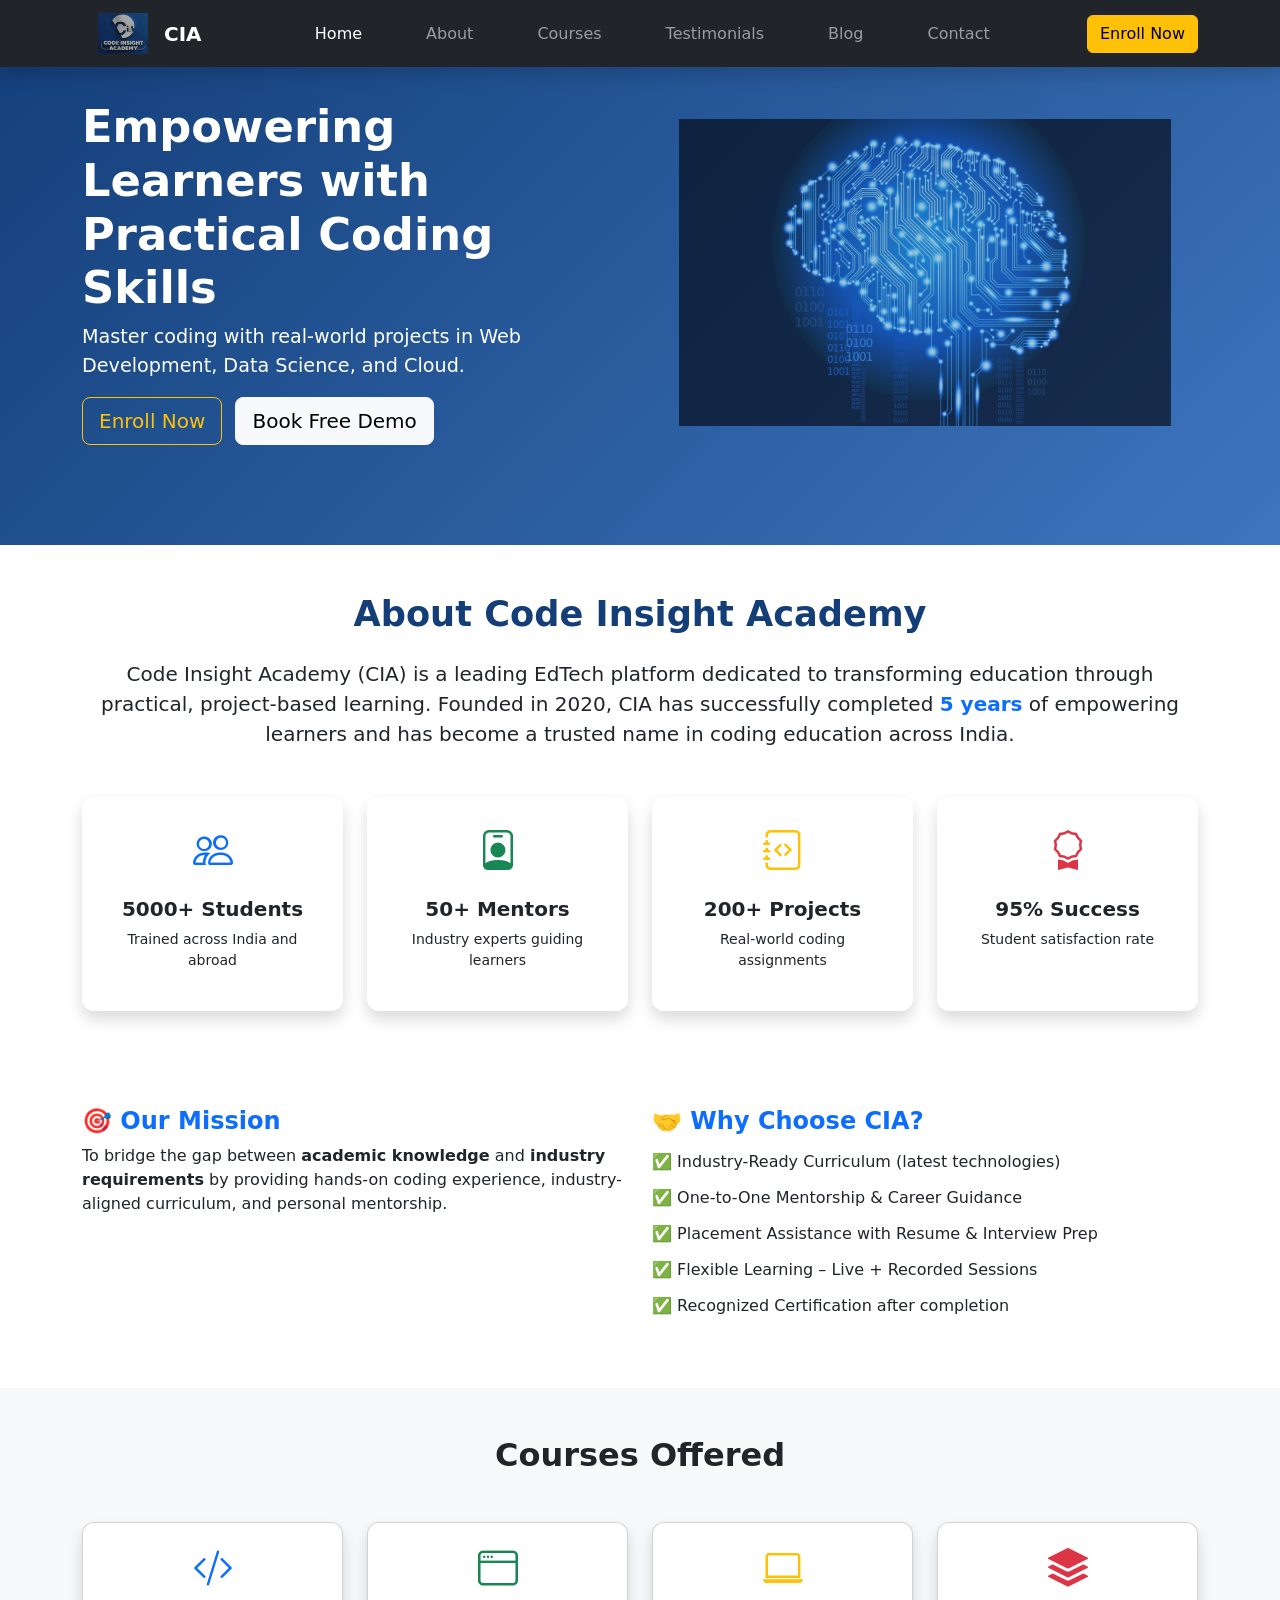
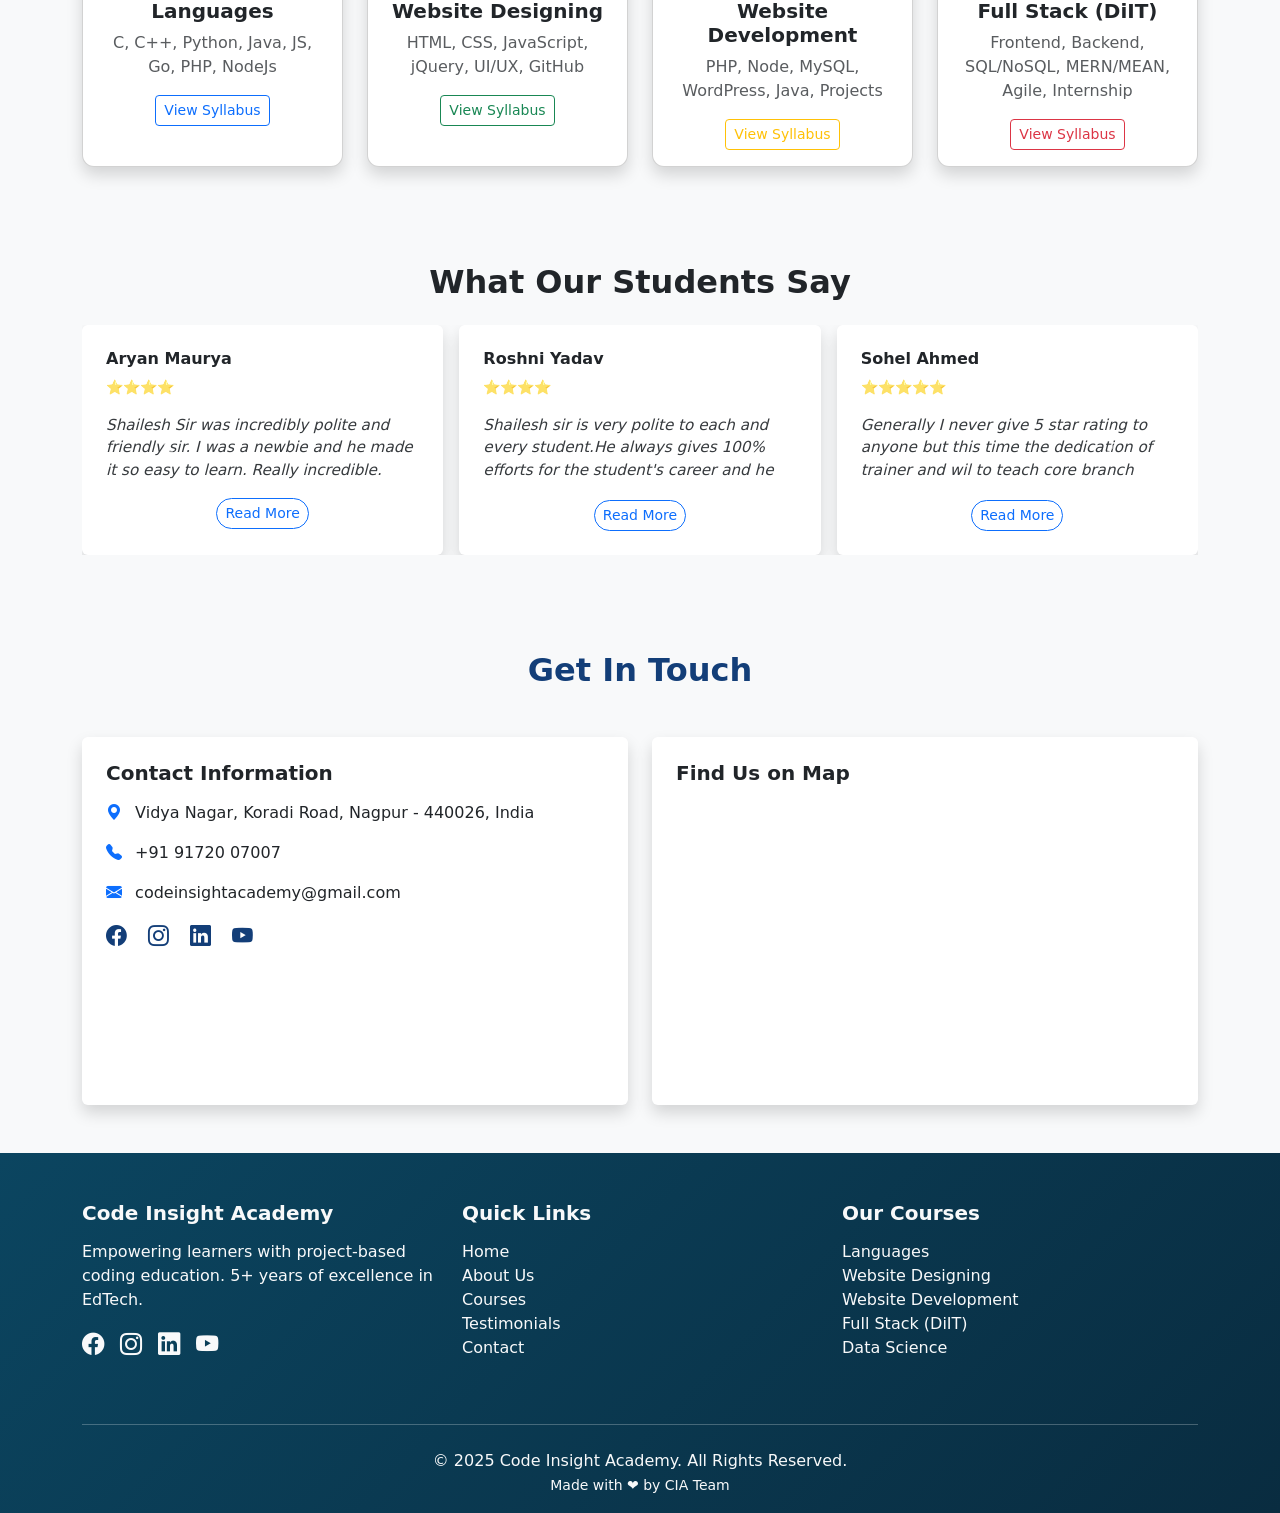
==== commit e1eaa296: "Add files via upload CIA Edtech Website" ====
--- a/index.html
+++ b/index.html
@@ -22,164 +22,8 @@
       type="image/x-icon"
     />
 
-    <style>
-      html,
-      body {
-        overflow-x: hidden;
-        width: 100%;
-      }
-      html {
-        scroll-behavior: smooth;
-      }
-      img {
-        opacity: 0.6;
-      }
-
-      .navbar-toggler .close-icon {
-        font-size: 1.8rem;
-        color: #fff;
-        line-height: 1;
-      }
-      /* Hero */
-      .hero {
-        background: linear-gradient(135deg, #133e78, #3d75be);
-        color: #fff;
-        padding: 100px 0;
-      }
-      .hero h1 {
-        font-size: 2.8rem;
-        font-weight: bold;
-      }
-      .hero p {
-        font-size: 1.2rem;
-      }
-      .hero img {
-        max-width: 90%;
-        animation: float 4s ease-in-out infinite;
-      }
-      @keyframes float {
-        0% {
-          transform: translateY(0);
-        }
-        50% {
-          transform: translateY(-10px);
-        }
-        100% {
-          transform: translateY(0);
-        }
-      }
-
-      .about h2 {
-        font-size: 2.2rem;
-        color: #133e78;
-      }
-      .about .card {
-        border-radius: 12px;
-        transition: transform 0.3s ease, box-shadow 0.3s ease;
-      }
-      .about .card:hover {
-        transform: translateY(-8px);
-        box-shadow: 0 8px 25px rgba(0, 0, 0, 0.15);
-      }
-      .about ul li {
-        padding: 6px 0;
-        font-size: 1rem;
-      }
-
-      /* Courses */
-      .course-card {
-        transition: all 0.3s ease;
-        border-radius: 12px;
-      }
-      .course-card:hover {
-        transform: translateY(-8px);
-        box-shadow: 0 8px 20px rgba(0, 0, 0, 0.2);
-      }
-
-      /* Testimonials */
-      .testimonial-card {
-        border-radius: 15px;
-        transition: transform 0.3s ease, box-shadow 0.3s ease;
-      }
-      .testimonial-card:hover {
-        transform: translateY(-6px);
-        box-shadow: 0 10px 25px rgba(0, 0, 0, 0.15);
-      }
-      .testimonial-text {
-        font-style: italic;
-        font-size: 0.95rem;
-        max-height: 70px; /* collapsed height */
-        overflow: hidden;
-        text-overflow: ellipsis;
-        transition: max-height 0.6s ease, opacity 0.6s ease;
-        opacity: 0.9;
-      }
-
-      .testimonial-text.expanded {
-        opacity: 1;
-      }
-
-      .read-more {
-        font-weight: 500;
-        cursor: pointer;
-        transition: all 0.3s ease-in-out;
-      }
-
-      .read-more:hover {
-        background-color: #0d6efd;
-        color: #fff;
-        transform: scale(1.05);
-      }
-
-      /* Contact */
-      #contact h2 {
-        color: #133e78;
-      }
-      #contact .form-control:focus {
-        border-color: #133e78;
-        box-shadow: 0 0 5px rgba(19, 62, 120, 0.5);
-      }
-      #contact .social-icon {
-        font-size: 1.3rem;
-        color: #133e78;
-        transition: transform 0.3s ease, color 0.3s ease;
-      }
-      #contact .social-icon:hover {
-        color: #ffc107;
-        transform: scale(1.2);
-      }
-
-      /* Footer */
-      .footer {
-        background: linear-gradient(135deg, #0b4560, #092c40);
-      }
-      .footer h5 {
-        margin-bottom: 15px;
-      }
-      .footer a {
-        color: #ddd;
-        text-decoration: none;
-        transition: color 0.3s ease;
-      }
-      .footer a:hover {
-        color: #ffc107;
-      }
-      .social-icon {
-        font-size: 1.4rem;
-        color: #fff;
-        transition: transform 0.3s ease, color 0.3s ease;
-      }
-      .social-icon:hover {
-        transform: scale(1.2);
-        color: #ffc107;
-      }
-      .newsletter-form input {
-        border-radius: 20px 0 0 20px;
-      }
-      .newsletter-form button {
-        border-radius: 0 20px 20px 0;
-      }
-    </style>
+    <link rel="stylesheet" href="edtech.css" />
+    <style></style>
   </head>
   <body data-bs-spy="scroll" data-bs-target=".navbar">
     <!-- Navbar -->
@@ -244,7 +88,10 @@
             </li>
           </ul>
         </div>
-        <a href="registration.html" class="btn btn-warning d-none d-lg-block"
+        <a
+          href="https://docs.google.com/forms/d/e/1FAIpQLSdNWrmI0T3VnkZnKbUlpdL-IkKOs66Gpd_SwZEwGHVkLuxMfg/viewform?usp=sharing&ouid=104345555902177284084"
+          class="btn btn-warning d-none d-lg-block"
+          target="_blank"
           >Enroll Now</a
         >
       </div>
@@ -264,11 +111,18 @@
               Science, and Cloud.
             </p>
             <a
-              href="registration.html"
+              href="https://docs.google.com/forms/d/e/1FAIpQLSdNWrmI0T3VnkZnKbUlpdL-IkKOs66Gpd_SwZEwGHVkLuxMfg/viewform?usp=sharing&ouid=104345555902177284084"
               class="btn btn-outline-warning btn-lg me-2"
+              target="_blank"
               >Enroll Now</a
             >
-            <a href="#" class="btn btn-light btn-lg">Book Free Demo</a>
+            <a
+              href="https://docs.google.com/forms/d/e/1FAIpQLSe5mOkIfuGwlxSipN7wy8RjZAWs56bjuON4bc5VNA5v5Nii7A/viewform?usp=sharing&ouid=104345555902177284084"
+              class="btn btn-light btn-lg"
+              target="_blank"
+            >
+              Book Free Demo
+            </a>
           </div>
           <div class="col-md-6 text-center" data-aos="fade-left">
             <img src="images/15276.jpg" alt="Hero Image" />
@@ -787,16 +641,16 @@
         </h2>
         <div class="row g-4">
           <!-- Contact Info -->
-          <div class="col-md-5" data-aos="fade-right">
-            <div class="p-4 bg-white shadow rounded">
+          <div class="col-md-6" data-aos="fade-right">
+            <div class="p-4 bg-white shadow rounded h-100">
               <h5 class="fw-bold mb-3">Contact Information</h5>
               <p>
-                <i class="bi bi-geo-alt-fill text-primary me-2"></i> Vidya
-                Nagar, Koradi Road, Nagpur - 440026, India
+                <i class="bi bi-geo-alt-fill text-primary me-2"></i>
+                Vidya Nagar, Koradi Road, Nagpur - 440026, India
               </p>
               <p>
-                <i class="bi bi-telephone-fill text-primary me-2"></i> +91 91720
-                07007
+                <i class="bi bi-telephone-fill text-primary me-2"></i>
+                +91 91720 07007
               </p>
               <p>
                 <i class="bi bi-envelope-fill text-primary me-2"></i>
@@ -814,7 +668,7 @@
                   ><i class="bi bi-instagram"></i
                 ></a>
                 <a
-                  href="https://www.linkedin.com/company/code-insight-academy/ "
+                  href="https://www.linkedin.com/company/code-insight-academy/"
                   class="social-icon me-3"
                   ><i class="bi bi-linkedin"></i
                 ></a>
@@ -827,60 +681,20 @@
             </div>
           </div>
 
-          <!-- Contact Form -->
-          <div class="col-md-7" data-aos="fade-left">
-            <div class="p-4 bg-white shadow rounded">
-              <h5 class="fw-bold mb-3">Send Us a Message</h5>
-              <form action="mailto:" method="POST">
-                <div class="mb-3">
-                  <label class="form-label">Full Name</label>
-                  <input
-                    type="text"
-                    name="name"
-                    class="form-control"
-                    placeholder="Enter your name"
-                    required
-                  />
-                </div>
-                <div class="mb-3">
-                  <label class="form-label">Email Address</label>
-                  <input
-                    type="email"
-                    name="email"
-                    class="form-control"
-                    placeholder="Enter your email"
-                    required
-                  />
-                </div>
-                <div class="mb-3">
-                  <label class="form-label">Message</label>
-                  <textarea
-                    name="message"
-                    class="form-control"
-                    rows="5"
-                    placeholder="Your message..."
-                    required
-                  ></textarea>
-                </div>
-                <button type="submit" class="btn btn-primary px-4">
-                  Send Message
-                </button>
-              </form>
-            </div>
-          </div>
-        </div>
-
-        <!-- Optional Google Map -->
-        <div class="container my-4">
-          <h5 class="mb-3">Vidya Nagar Modern School, Koradi Road, Nagpur</h5>
-          <div class="ratio ratio-16x9">
-            <iframe
-              src="https://www.google.com/maps?q=Vidya+Nagar+Modern+School+Koradi+Road+Nagpur&output=embed"
-              allowfullscreen
-              loading="lazy"
-              referrerpolicy="no-referrer-when-downgrade"
-            >
-            </iframe>
+          <!-- Google Map -->
+          <div class="col-md-6" data-aos="fade-left">
+            <div class="p-4 bg-white shadow rounded h-100">
+              <h5 class="fw-bold mb-3">Find Us on Map</h5>
+              <div class="ratio ratio-16x9">
+                <iframe
+                  src="https://www.google.com/maps?q=Vidya+Nagar+Modern+School+Koradi+Road+Nagpur&output=embed"
+                  allowfullscreen
+                  loading="lazy"
+                  referrerpolicy="no-referrer-when-downgrade"
+                  style="border-radius: 8px"
+                ></iframe>
+              </div>
+            </div>
           </div>
         </div>
       </div>
@@ -976,79 +790,6 @@
     <!-- Scripts -->
     <script src="https://cdn.jsdelivr.net/npm/bootstrap@5.3.3/dist/js/bootstrap.bundle.min.js"></script>
     <script src="https://cdn.jsdelivr.net/npm/aos@2.3.4/dist/aos.js"></script>
-    <script>
-      AOS.init({ duration: 1000, once: true });
-      const toggler = document.querySelector(".navbar-toggler");
-      const navbarCollapse = document.getElementById("navbarNav");
-      const hamburger = toggler.querySelector(".navbar-toggler-icon");
-      const closeIcon = toggler.querySelector(".close-icon");
-
-      navbarCollapse.addEventListener("show.bs.collapse", () => {
-        hamburger.classList.add("d-none");
-        closeIcon.classList.remove("d-none");
-      });
-
-      navbarCollapse.addEventListener("hide.bs.collapse", () => {
-        hamburger.classList.remove("d-none");
-        closeIcon.classList.add("d-none");
-      });
-
-      // Highlight active section in navbar
-      const sections = document.querySelectorAll("section[id]");
-      const navLinks = document.querySelectorAll(".navbar-nav .nav-link");
-
-      window.addEventListener("scroll", () => {
-        let scrollY = window.pageYOffset;
-
-        sections.forEach((section) => {
-          const sectionHeight = section.offsetHeight;
-          const sectionTop = section.offsetTop - 100; // adjust offset
-          const sectionId = section.getAttribute("id");
-
-          if (scrollY >= sectionTop && scrollY < sectionTop + sectionHeight) {
-            navLinks.forEach((link) => {
-              link.classList.remove("active");
-              if (link.getAttribute("href") === `#${sectionId}`) {
-                link.classList.add("active");
-              }
-            });
-          }
-        });
-      });
-
-      // Close navbar collapse after clicking a link (mobile view)
-      document.querySelectorAll(".navbar-nav .nav-link").forEach((link) => {
-        link.addEventListener("click", () => {
-          const navbarCollapse = document.getElementById("navbarNav");
-          const bsCollapse = new bootstrap.Collapse(navbarCollapse, {
-            toggle: false,
-          });
-          bsCollapse.hide();
-        });
-      });
-
-      // Testimonials
-      document.querySelectorAll(".read-more").forEach((button) => {
-        button.addEventListener("click", function () {
-          const card = this.closest(
-            ".p-4, .card, .testimonial-card, .bg-white"
-          );
-          const text = card ? card.querySelector(".testimonial-text") : null;
-          if (!text) return;
-
-          if (text.classList.contains("expanded")) {
-            // Collapse
-            text.style.maxHeight = "70px";
-            text.classList.remove("expanded");
-            this.textContent = "Read More";
-          } else {
-            // Expand smoothly to actual height
-            text.style.maxHeight = text.scrollHeight + "px";
-            text.classList.add("expanded");
-            this.textContent = "Read Less";
-          }
-        });
-      });
-    </script>
+    <script src="edtech.js"></script>
   </body>
 </html>
--- a/edtech.css
+++ b/edtech.css
@@ -0,0 +1,156 @@
+html,
+body {
+  overflow-x: hidden;
+  width: 100%;
+}
+html {
+  scroll-behavior: smooth;
+}
+img {
+  opacity: 0.6;
+}
+
+.navbar-toggler .close-icon {
+  font-size: 1.8rem;
+  color: #fff;
+  line-height: 1;
+}
+/* Hero */
+.hero {
+  background: linear-gradient(135deg, #133e78, #3d75be);
+  color: #fff;
+  padding: 100px 0;
+}
+.hero h1 {
+  font-size: 2.8rem;
+  font-weight: bold;
+}
+.hero p {
+  font-size: 1.2rem;
+}
+.hero img {
+  max-width: 90%;
+  animation: float 4s ease-in-out infinite;
+}
+@keyframes float {
+  0% {
+    transform: translateY(0);
+  }
+  50% {
+    transform: translateY(-10px);
+  }
+  100% {
+    transform: translateY(0);
+  }
+}
+
+.about h2 {
+  font-size: 2.2rem;
+  color: #133e78;
+}
+.about .card {
+  border-radius: 12px;
+  transition: transform 0.3s ease, box-shadow 0.3s ease;
+}
+.about .card:hover {
+  transform: translateY(-8px);
+  box-shadow: 0 8px 25px rgba(0, 0, 0, 0.15);
+}
+.about ul li {
+  padding: 6px 0;
+  font-size: 1rem;
+}
+
+/* Courses */
+.course-card {
+  transition: all 0.3s ease;
+  border-radius: 12px;
+}
+.course-card:hover {
+  transform: translateY(-8px);
+  box-shadow: 0 8px 20px rgba(0, 0, 0, 0.2);
+}
+
+/* Testimonials */
+.testimonial-card {
+  border-radius: 15px;
+  transition: transform 0.3s ease, box-shadow 0.3s ease;
+}
+.testimonial-card:hover {
+  transform: translateY(-6px);
+  box-shadow: 0 10px 25px rgba(0, 0, 0, 0.15);
+}
+.testimonial-text {
+  font-style: italic;
+  font-size: 0.95rem;
+  max-height: 70px; /* collapsed height */
+  overflow: hidden;
+  text-overflow: ellipsis;
+  transition: max-height 0.6s ease, opacity 0.6s ease;
+  opacity: 0.9;
+}
+
+.testimonial-text.expanded {
+  opacity: 1;
+}
+
+.read-more {
+  font-weight: 500;
+  cursor: pointer;
+  transition: all 0.3s ease-in-out;
+}
+
+.read-more:hover {
+  background-color: #0d6efd;
+  color: #fff;
+  transform: scale(1.05);
+}
+
+/* Contact */
+#contact h2 {
+  color: #133e78;
+}
+#contact .form-control:focus {
+  border-color: #133e78;
+  box-shadow: 0 0 5px rgba(19, 62, 120, 0.5);
+}
+#contact .social-icon {
+  font-size: 1.3rem;
+  color: #133e78;
+  transition: transform 0.3s ease, color 0.3s ease;
+}
+#contact .social-icon:hover {
+  color: #ffc107;
+  transform: scale(1.2);
+}
+
+/* Footer */
+.footer {
+  background: linear-gradient(135deg, #0b4560, #092c40);
+}
+.footer h5 {
+  margin-bottom: 15px;
+}
+.footer a {
+  color: #ddd;
+  text-decoration: none;
+  transition: color 0.3s ease;
+}
+.footer a:hover {
+  color: #ffc107;
+}
+.social-icon {
+  font-size: 1.4rem;
+  color: #fff;
+  transition: transform 0.3s ease, color 0.3s ease;
+}
+.social-icon:hover {
+  transform: scale(1.2);
+  color: #ffc107;
+}
+.newsletter-form input {
+  border-radius: 20px 0 0 20px;
+}
+.newsletter-form button {
+  border-radius: 0 20px 20px 0;
+}
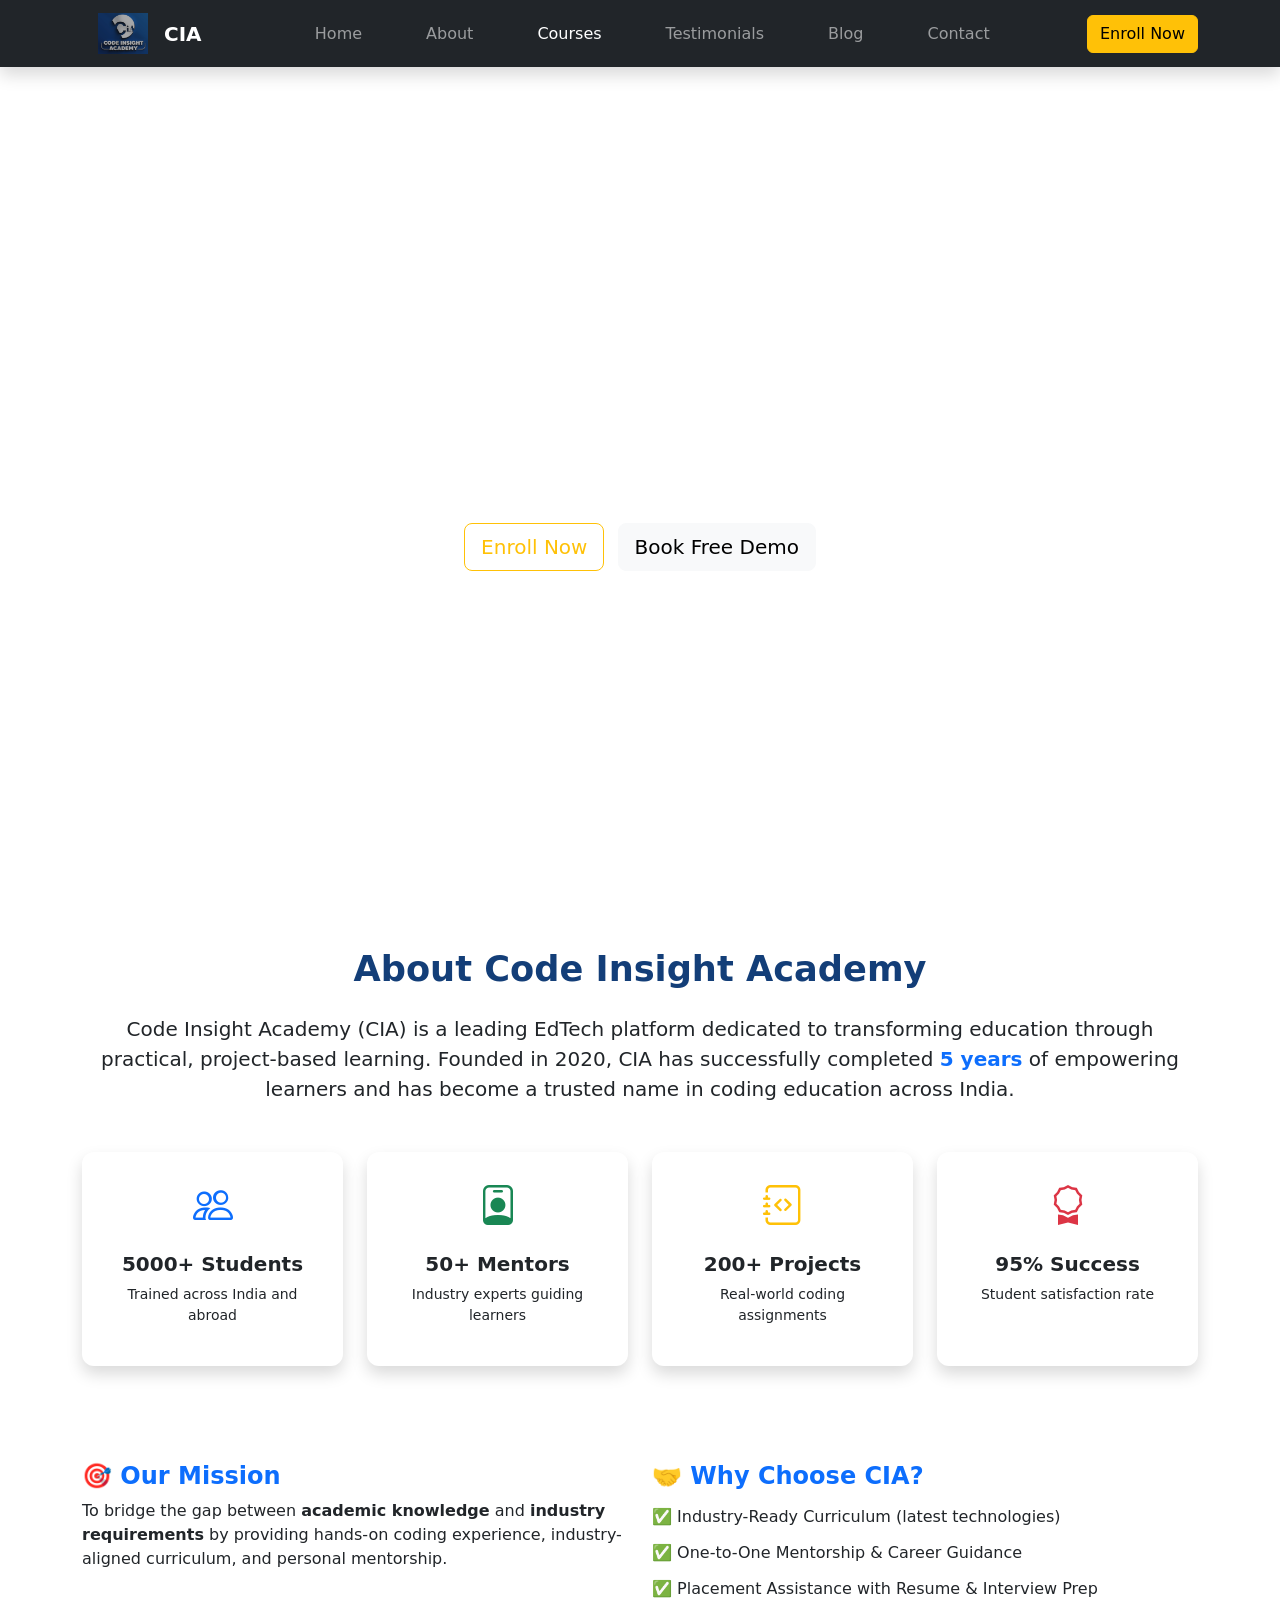
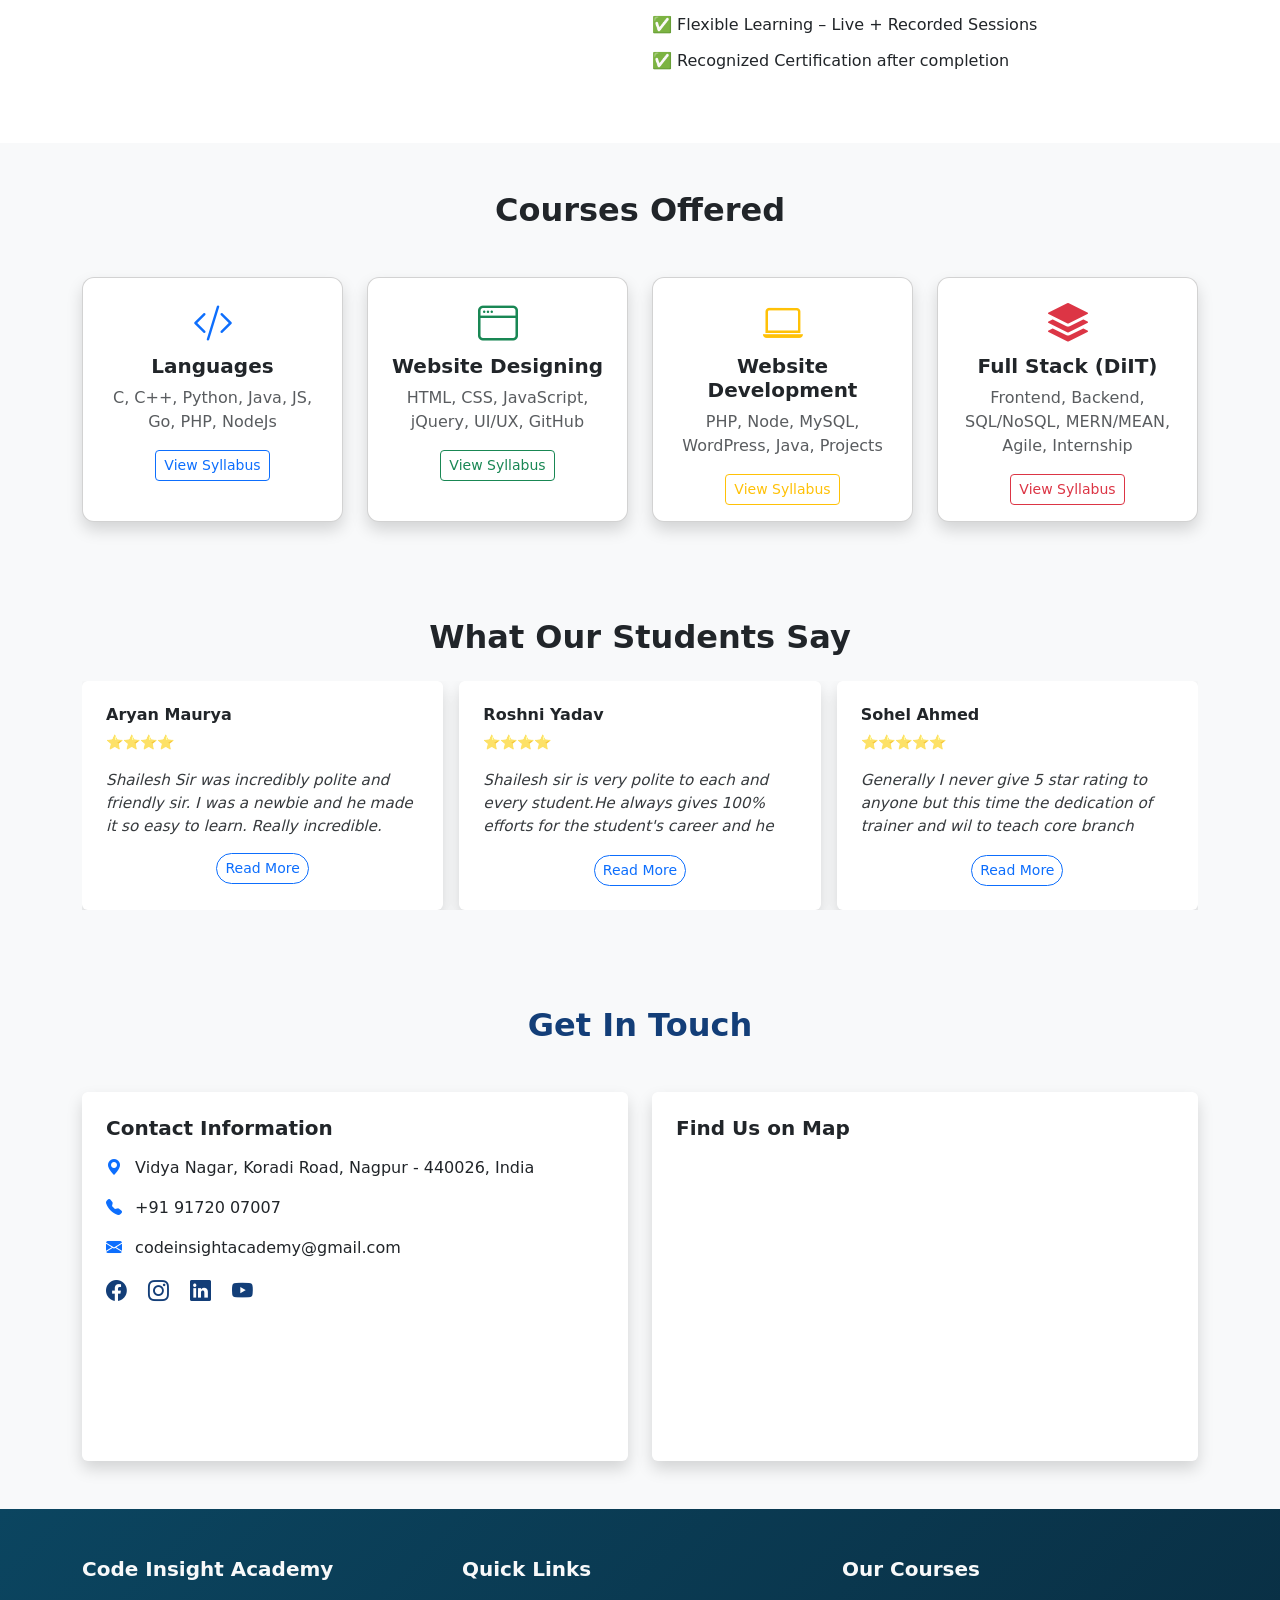
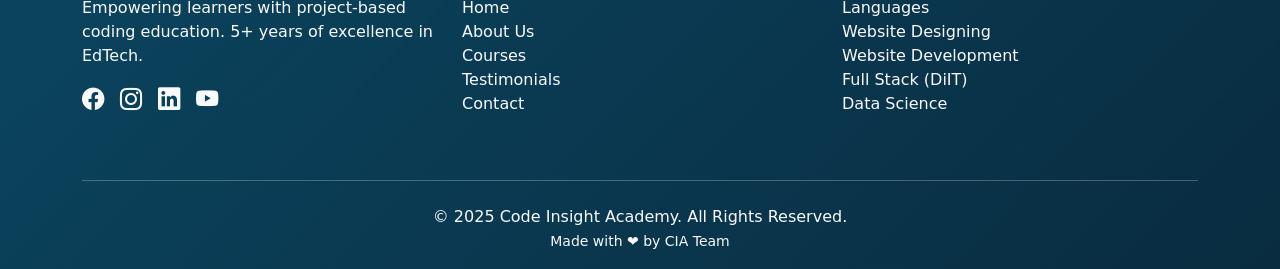
==== commit 88cd29e9: "Add files via upload Updated" ====
--- a/index.html
+++ b/index.html
@@ -98,10 +98,10 @@
     </nav>
 
     <!-- Hero -->
-    <section id="home" class="hero">
+    <section id="home" class="hero d-flex align-items-center text-center">
       <div class="container">
-        <div class="row g-4 align-items-center">
-          <div class="col-md-6" data-aos="fade-right">
+        <div class="row justify-content-center">
+          <div class="col-lg-8" data-aos="fade-up">
             <h1>
               Empowering Learners with <br />
               Practical Coding Skills
@@ -123,9 +123,6 @@
             >
               Book Free Demo
             </a>
-          </div>
-          <div class="col-md-6 text-center" data-aos="fade-left">
-            <img src="images/15276.jpg" alt="Hero Image" />
           </div>
         </div>
       </div>
--- a/edtech.css
+++ b/edtech.css
@@ -17,21 +17,26 @@
 }
 /* Hero */
 .hero {
-  background: linear-gradient(135deg, #133e78, #3d75be);
+  background: url("https://cdn.pixabay.com/photo/2017/07/31/14/45/code-2558220_1280.jpg")
+    no-repeat center center/cover;
   color: #fff;
-  padding: 100px 0;
+  padding: 120px 0;
+  min-height: 100vh; /* ensures full screen height */
+  display: flex;
+  align-items: center;
+  justify-content: center;
 }
+
 .hero h1 {
   font-size: 2.8rem;
   font-weight: bold;
 }
+
 .hero p {
   font-size: 1.2rem;
+  margin-bottom: 20px;
 }
-.hero img {
-  max-width: 90%;
-  animation: float 4s ease-in-out infinite;
-}
+
 @keyframes float {
   0% {
     transform: translateY(0);
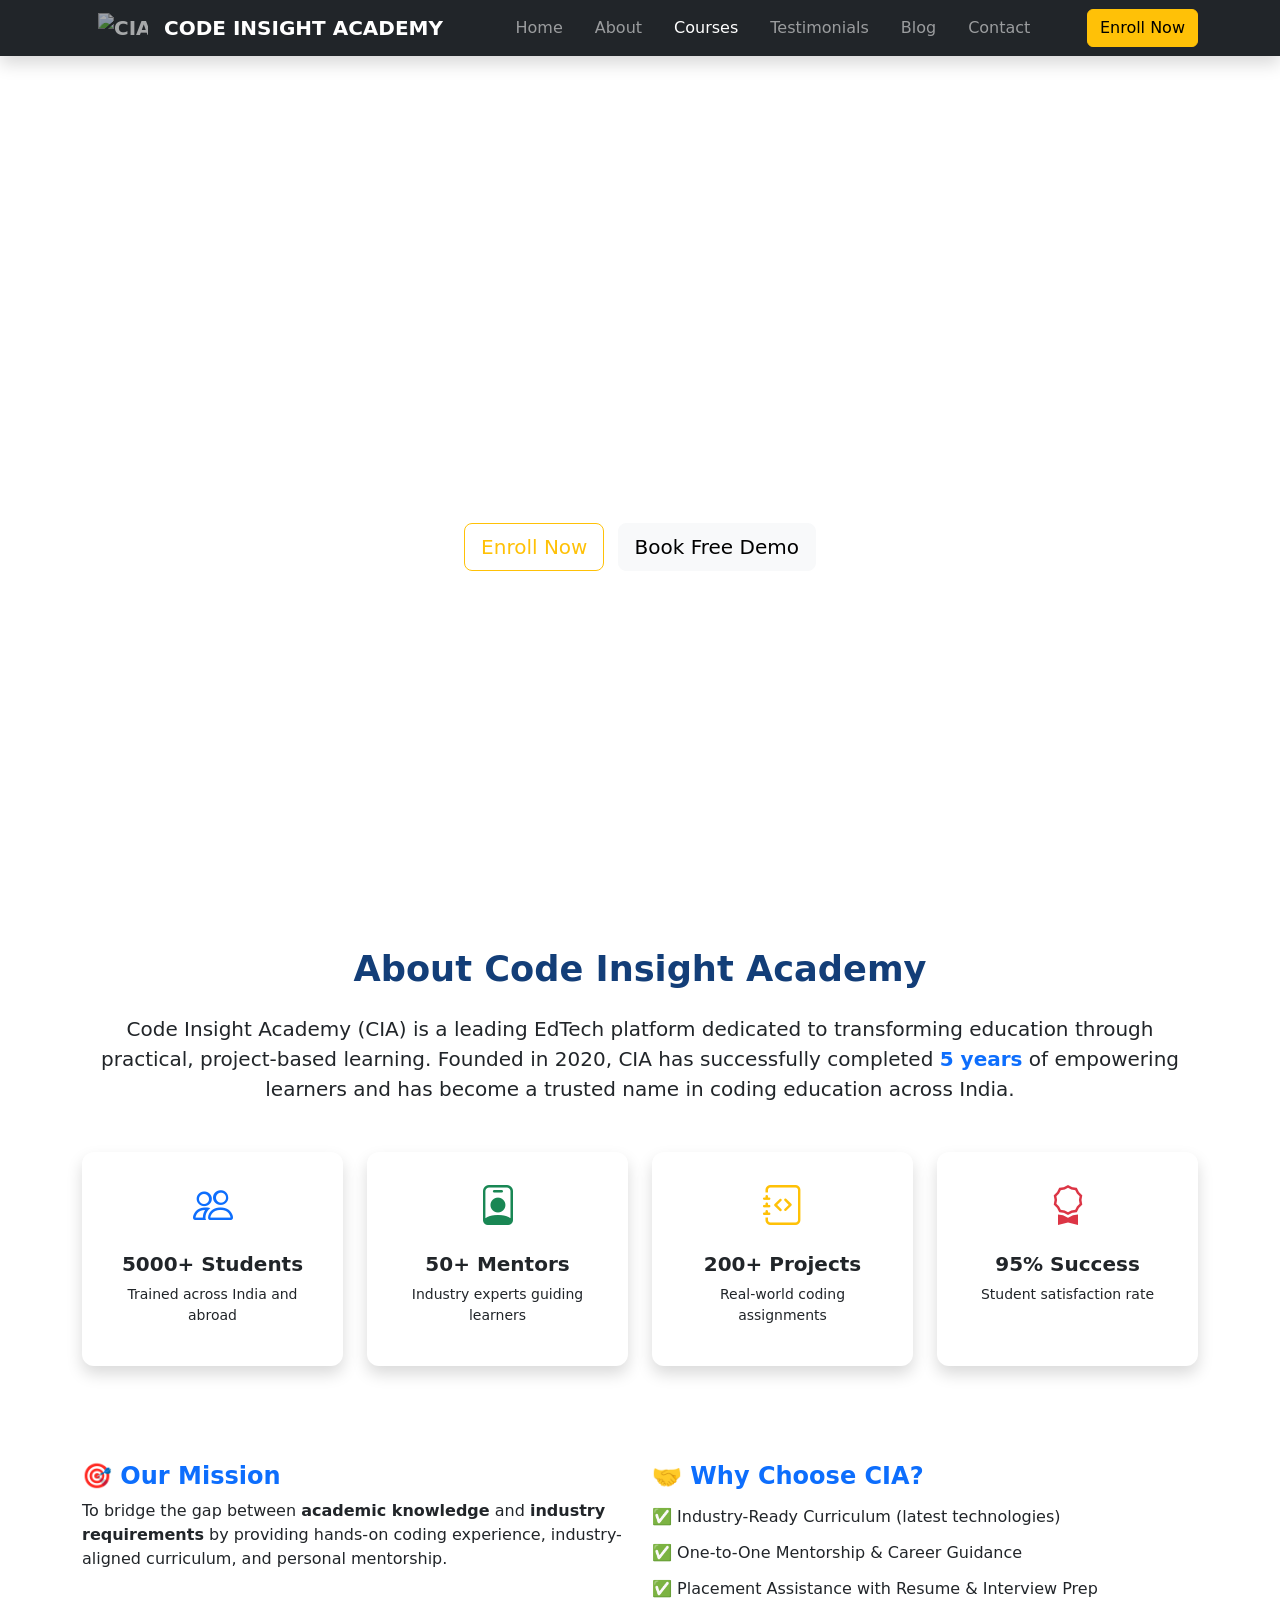
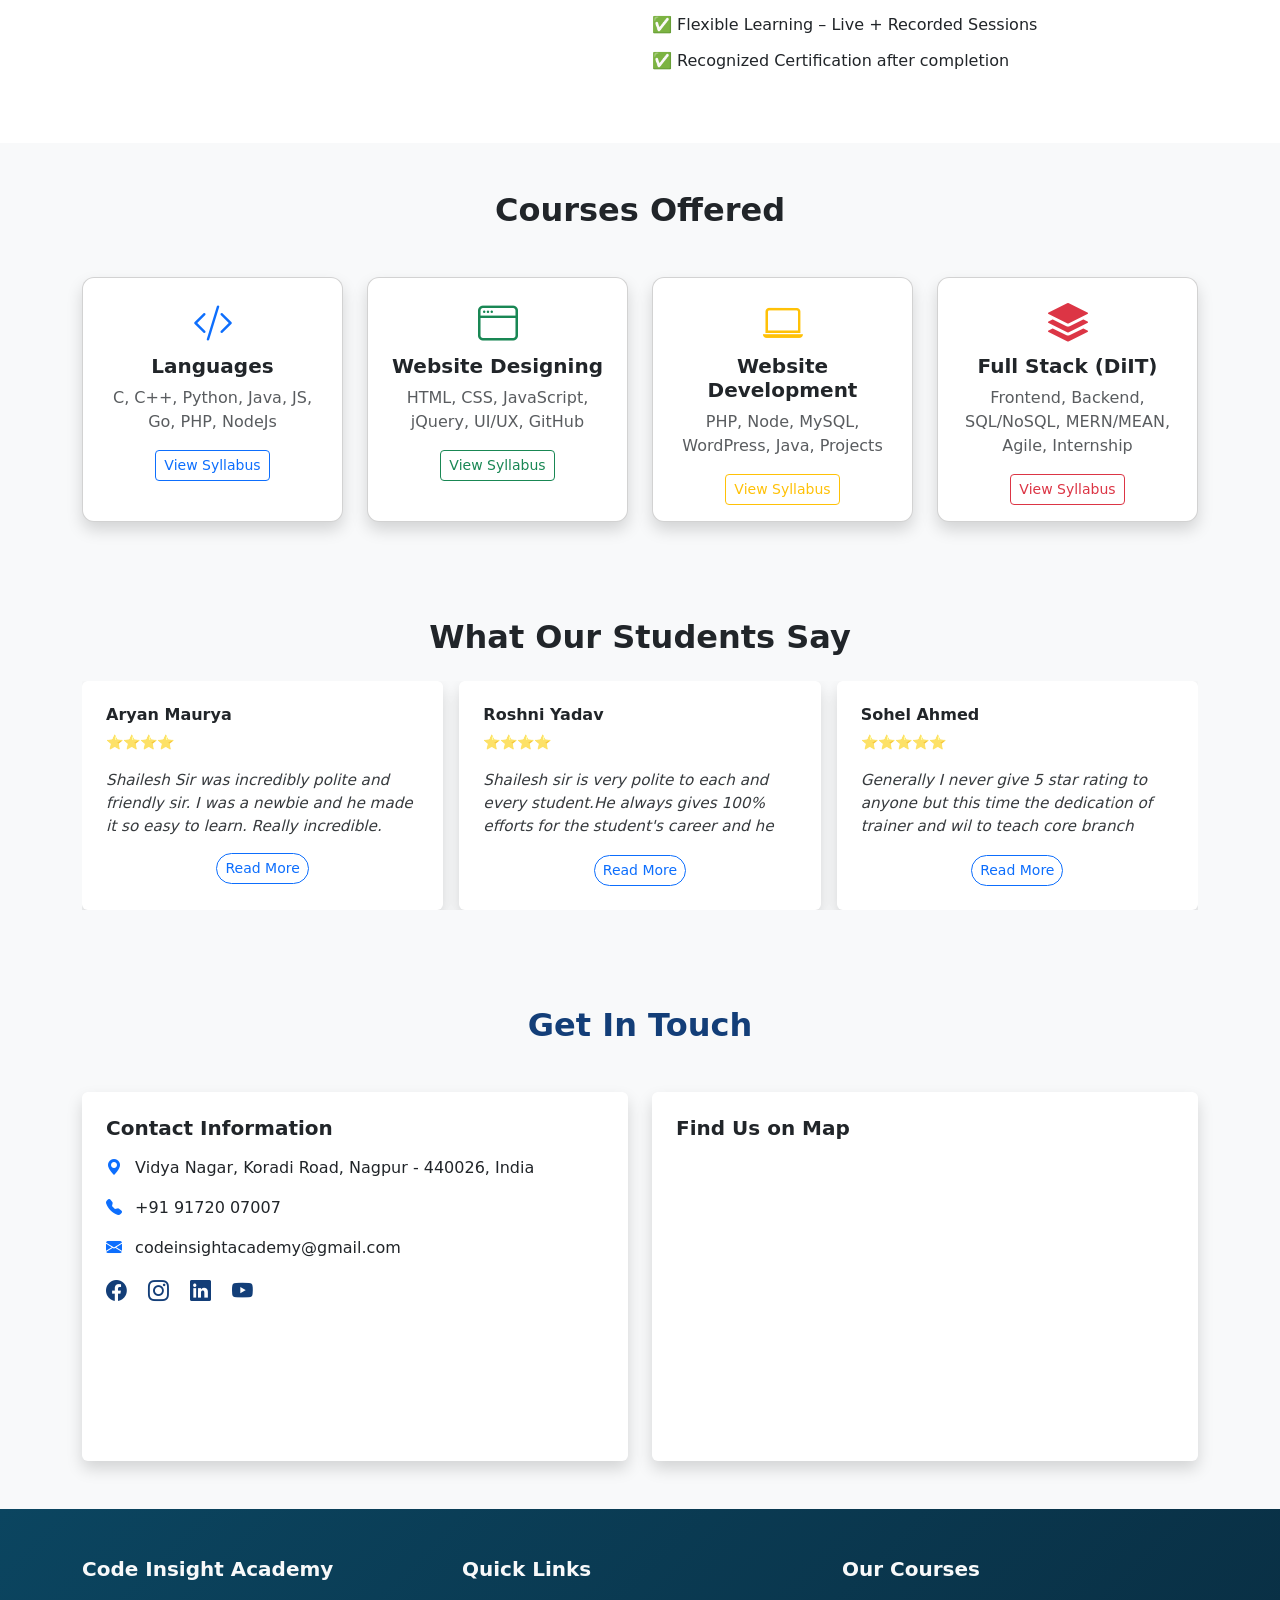
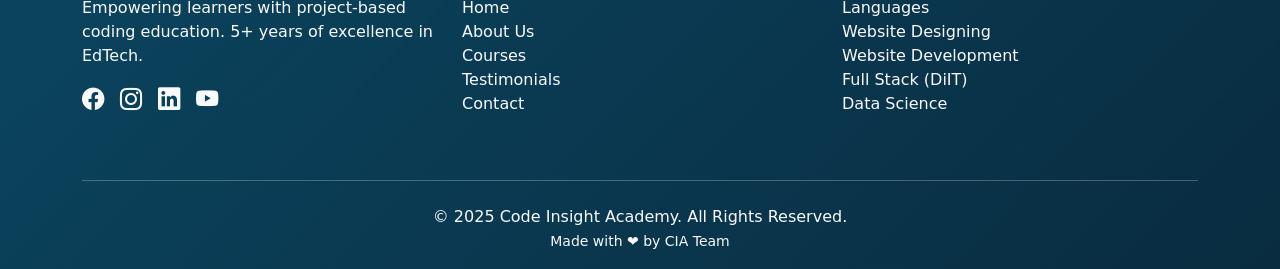
==== commit 06fead9c: "Add files via upload Changes" ====
--- a/index.html
+++ b/index.html
@@ -31,12 +31,12 @@
       <div class="container">
         <a class="navbar-brand fw-bold d-flex align-items-center" href="#home">
           <img
-            src="images/cid 3d logo.png"
+            src="images/cid_white_logo-removebg-preview.png"
             class="mx-3"
             alt="CIA Logo"
             width="50"
           />
-          CIA
+          CODE INSIGHT ACADEMY
         </a>
         <!-- <button
           class="navbar-toggler"
@@ -64,27 +64,27 @@
         >
           <ul class="navbar-nav">
             <li class="nav-item">
-              <a class="nav-link active mx-4" href="#home">Home</a>
+              <a class="nav-link active mx-2" href="#home">Home</a>
             </li>
             <li class="nav-item">
-              <a class="nav-link mx-4" href="#about">About</a>
+              <a class="nav-link mx-2" href="#about">About</a>
             </li>
             <li class="nav-item">
-              <a class="nav-link mx-4" href="#courses">Courses</a>
+              <a class="nav-link mx-2" href="#courses">Courses</a>
             </li>
             <li class="nav-item">
-              <a class="nav-link mx-4" href="#testimonials">Testimonials</a>
+              <a class="nav-link mx-2" href="#testimonials">Testimonials</a>
             </li>
             <li class="nav-item">
               <a
-                class="nav-link mx-4"
+                class="nav-link mx-2"
                 href="https://codeinsightacademy.com/blog/"
                 target="_blank"
                 >Blog</a
               >
             </li>
             <li class="nav-item">
-              <a class="nav-link mx-4" href="#contact">Contact</a>
+              <a class="nav-link mx-2" href="#contact">Contact</a>
             </li>
           </ul>
         </div>
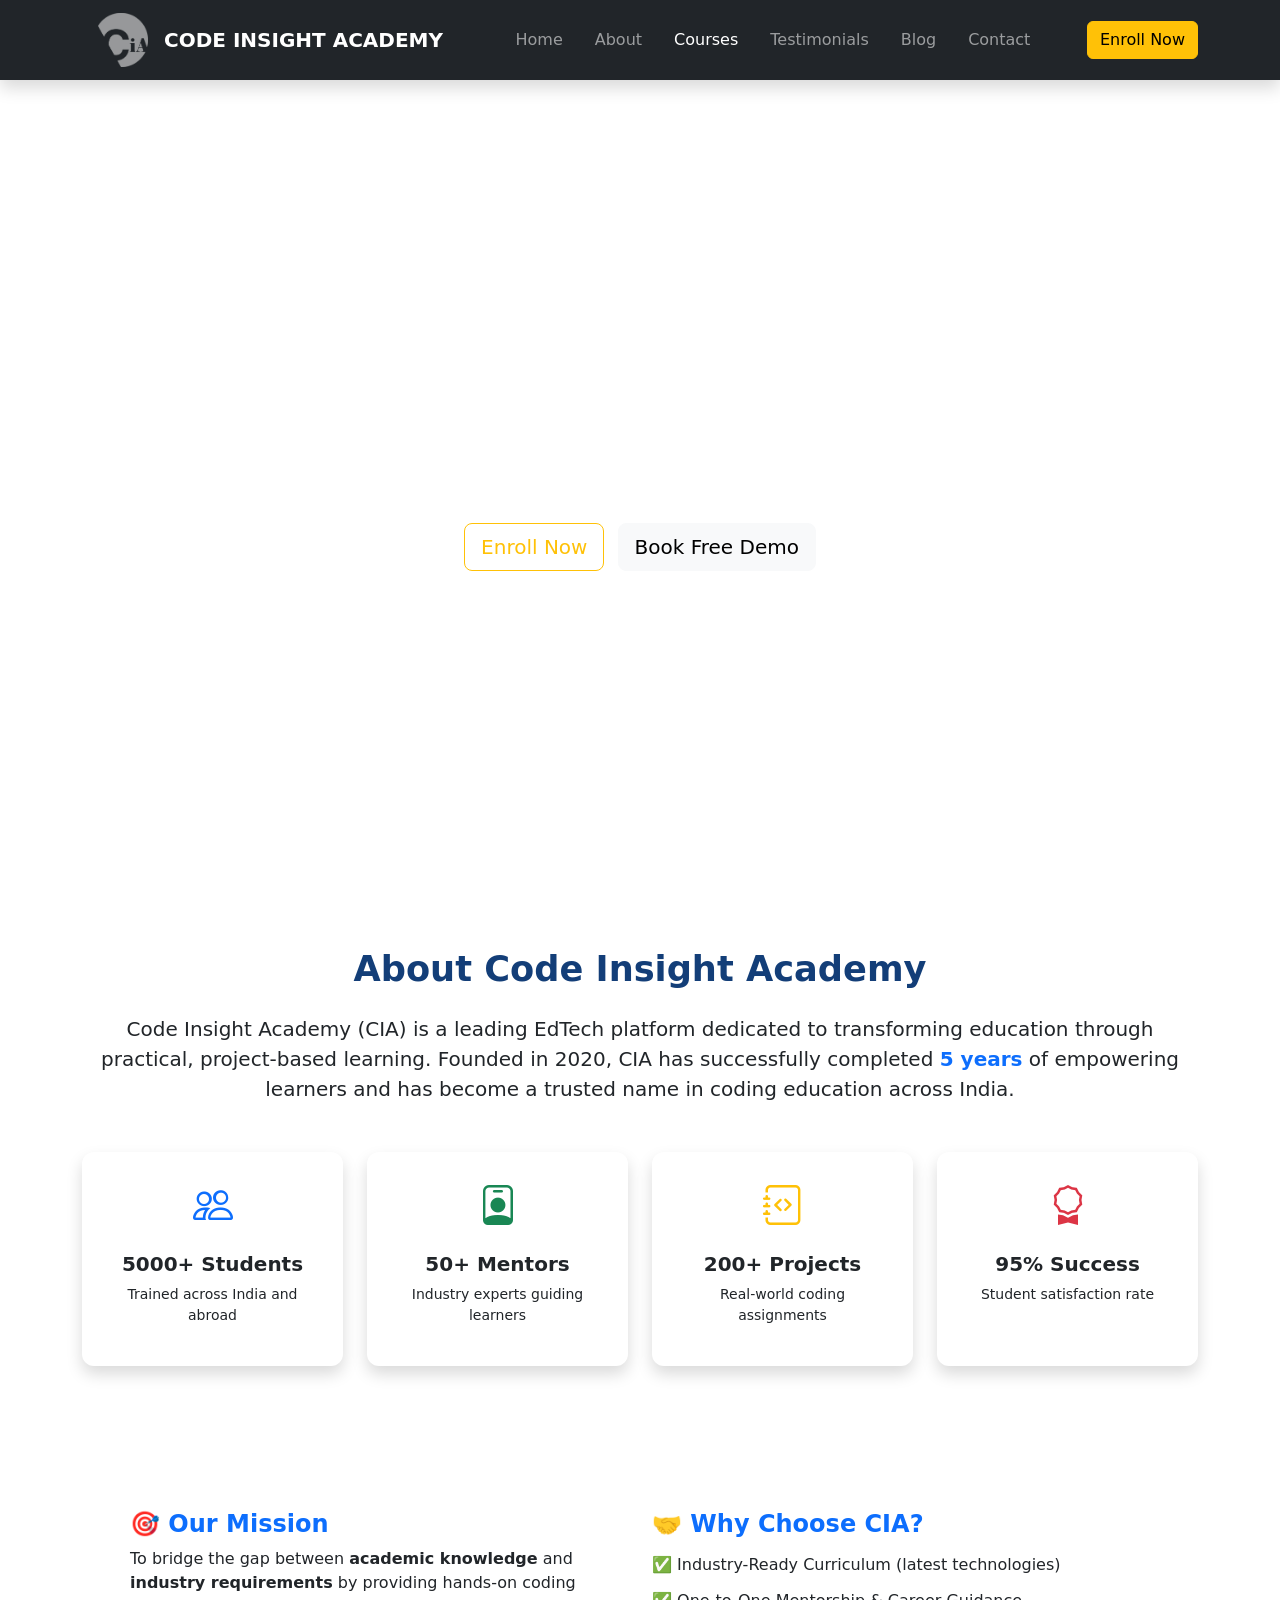
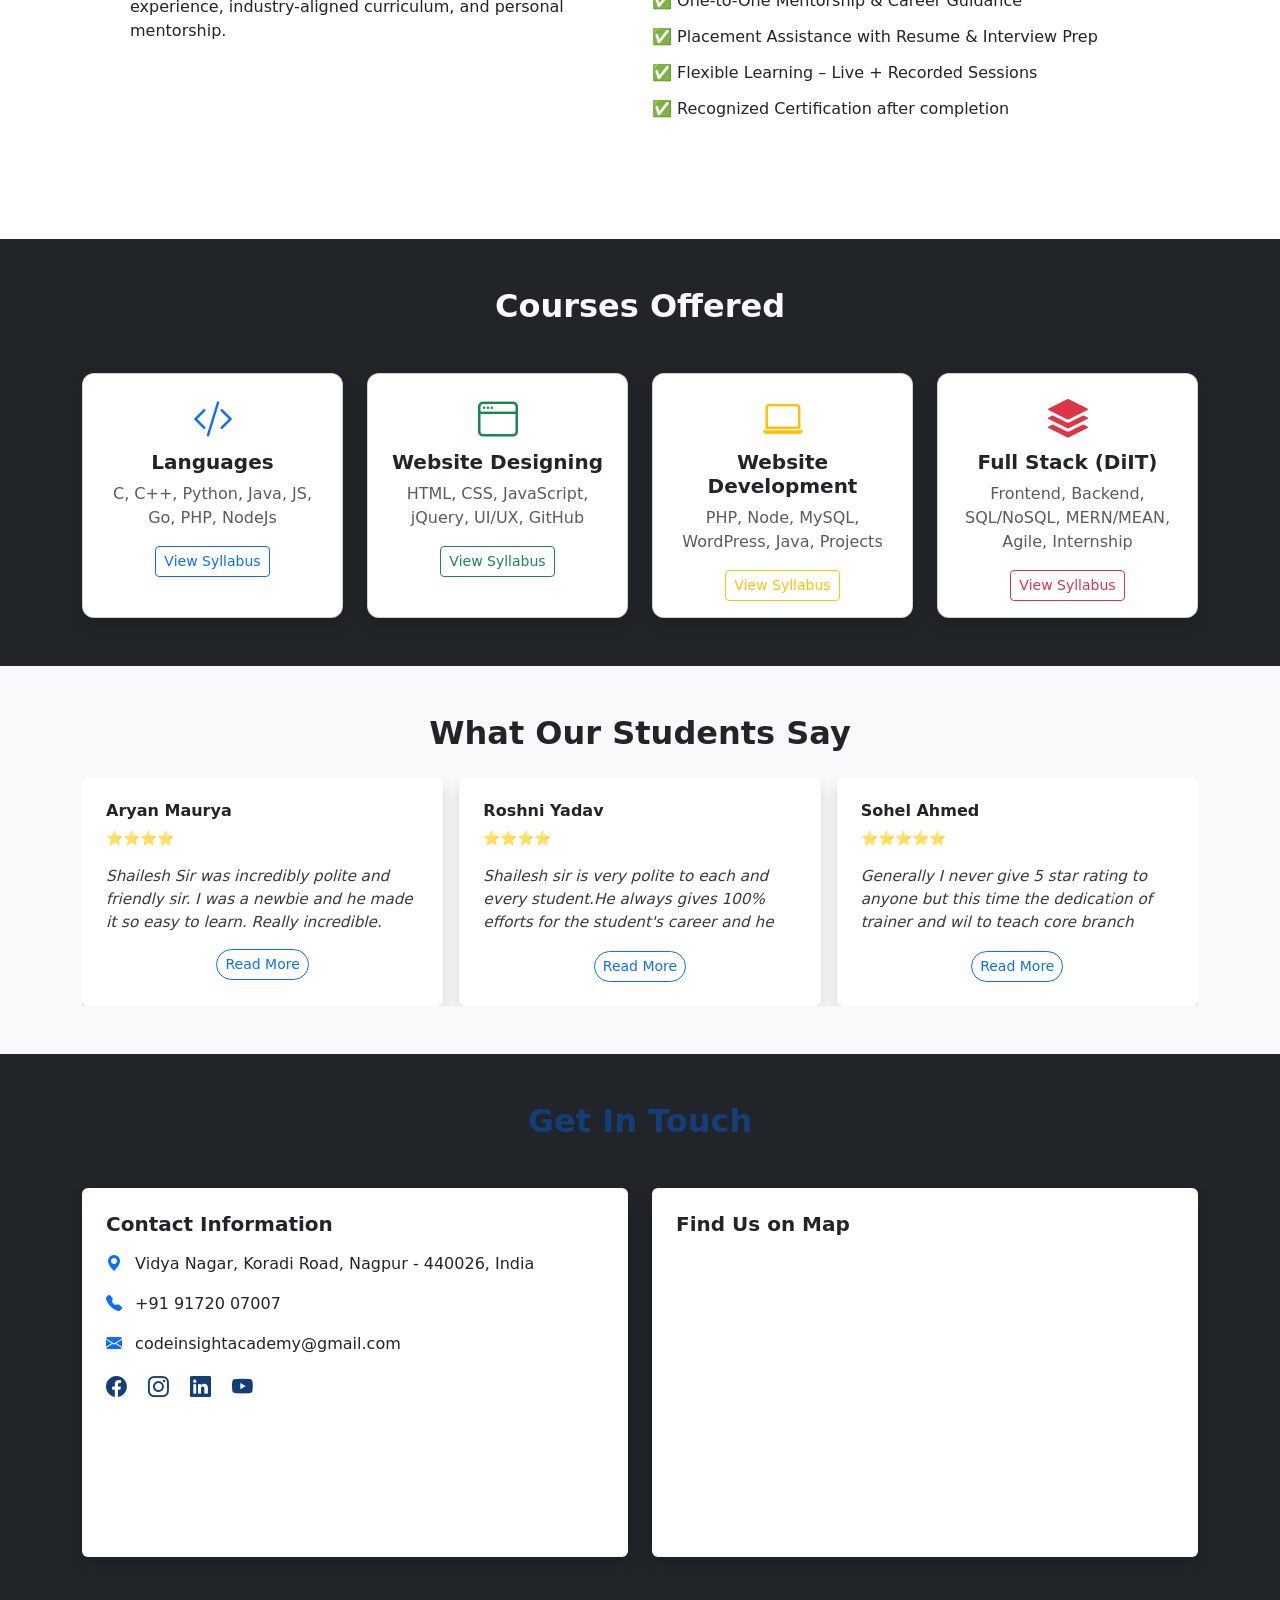
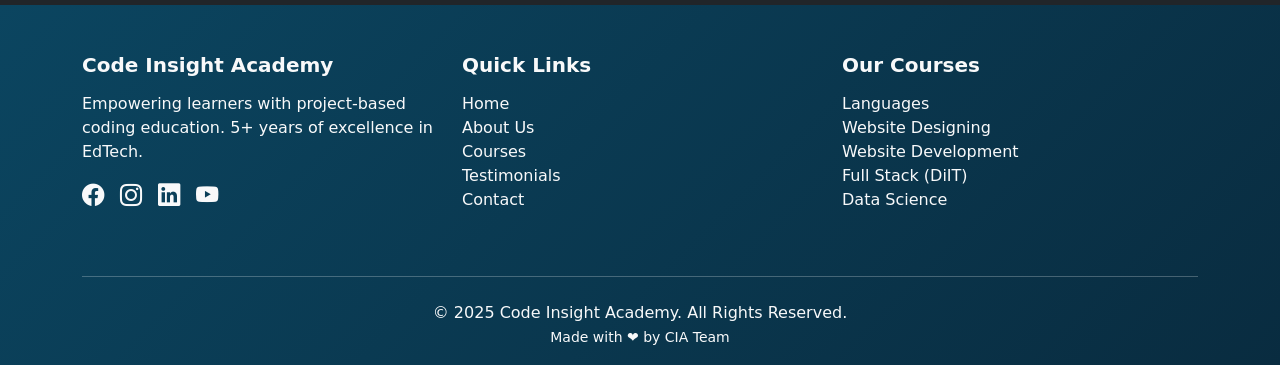
==== commit 46148e20: "Add files via upload" ====
--- a/index.html
+++ b/index.html
@@ -177,7 +177,7 @@
         </div>
 
         <!-- Mission & Why Choose -->
-        <div class="row text-start">
+        <div class="row text-start p-5">
           <div class="col-md-6 mt-5" data-aos="fade-right">
             <h4 class="fw-bold text-primary">🎯 Our Mission</h4>
             <p>
@@ -202,7 +202,7 @@
     </section>
 
     <!-- Courses Section -->
-    <section id="courses" class="py-5 bg-light">
+    <section id="courses" class="py-5 bg-dark text-light">
       <div class="container">
         <h2 class="text-center fw-bold mb-5" data-aos="fade-up">
           Courses Offered
@@ -631,17 +631,17 @@
     </section>
 
     <!-- Contact Section -->
-    <section id="contact" class="py-5 bg-light">
+    <section id="contact" class="py-5 bg-dark text-light">
       <div class="container">
         <h2 class="text-center fw-bold mb-5" data-aos="fade-up">
           Get In Touch
         </h2>
         <div class="row g-4">
           <!-- Contact Info -->
-          <div class="col-md-6" data-aos="fade-right">
+          <div class="col-md-6 text-dark" data-aos="fade-right">
             <div class="p-4 bg-white shadow rounded h-100">
-              <h5 class="fw-bold mb-3">Contact Information</h5>
-              <p>
+              <h5 class="fw-bold mb-3 text-dark">Contact Information</h5>
+              <p class="text-dark">
                 <i class="bi bi-geo-alt-fill text-primary me-2"></i>
                 Vidya Nagar, Koradi Road, Nagpur - 440026, India
               </p>
@@ -679,7 +679,7 @@
           </div>
 
           <!-- Google Map -->
-          <div class="col-md-6" data-aos="fade-left">
+          <div class="col-md-6 text-dark" data-aos="fade-left">
             <div class="p-4 bg-white shadow rounded h-100">
               <h5 class="fw-bold mb-3">Find Us on Map</h5>
               <div class="ratio ratio-16x9">
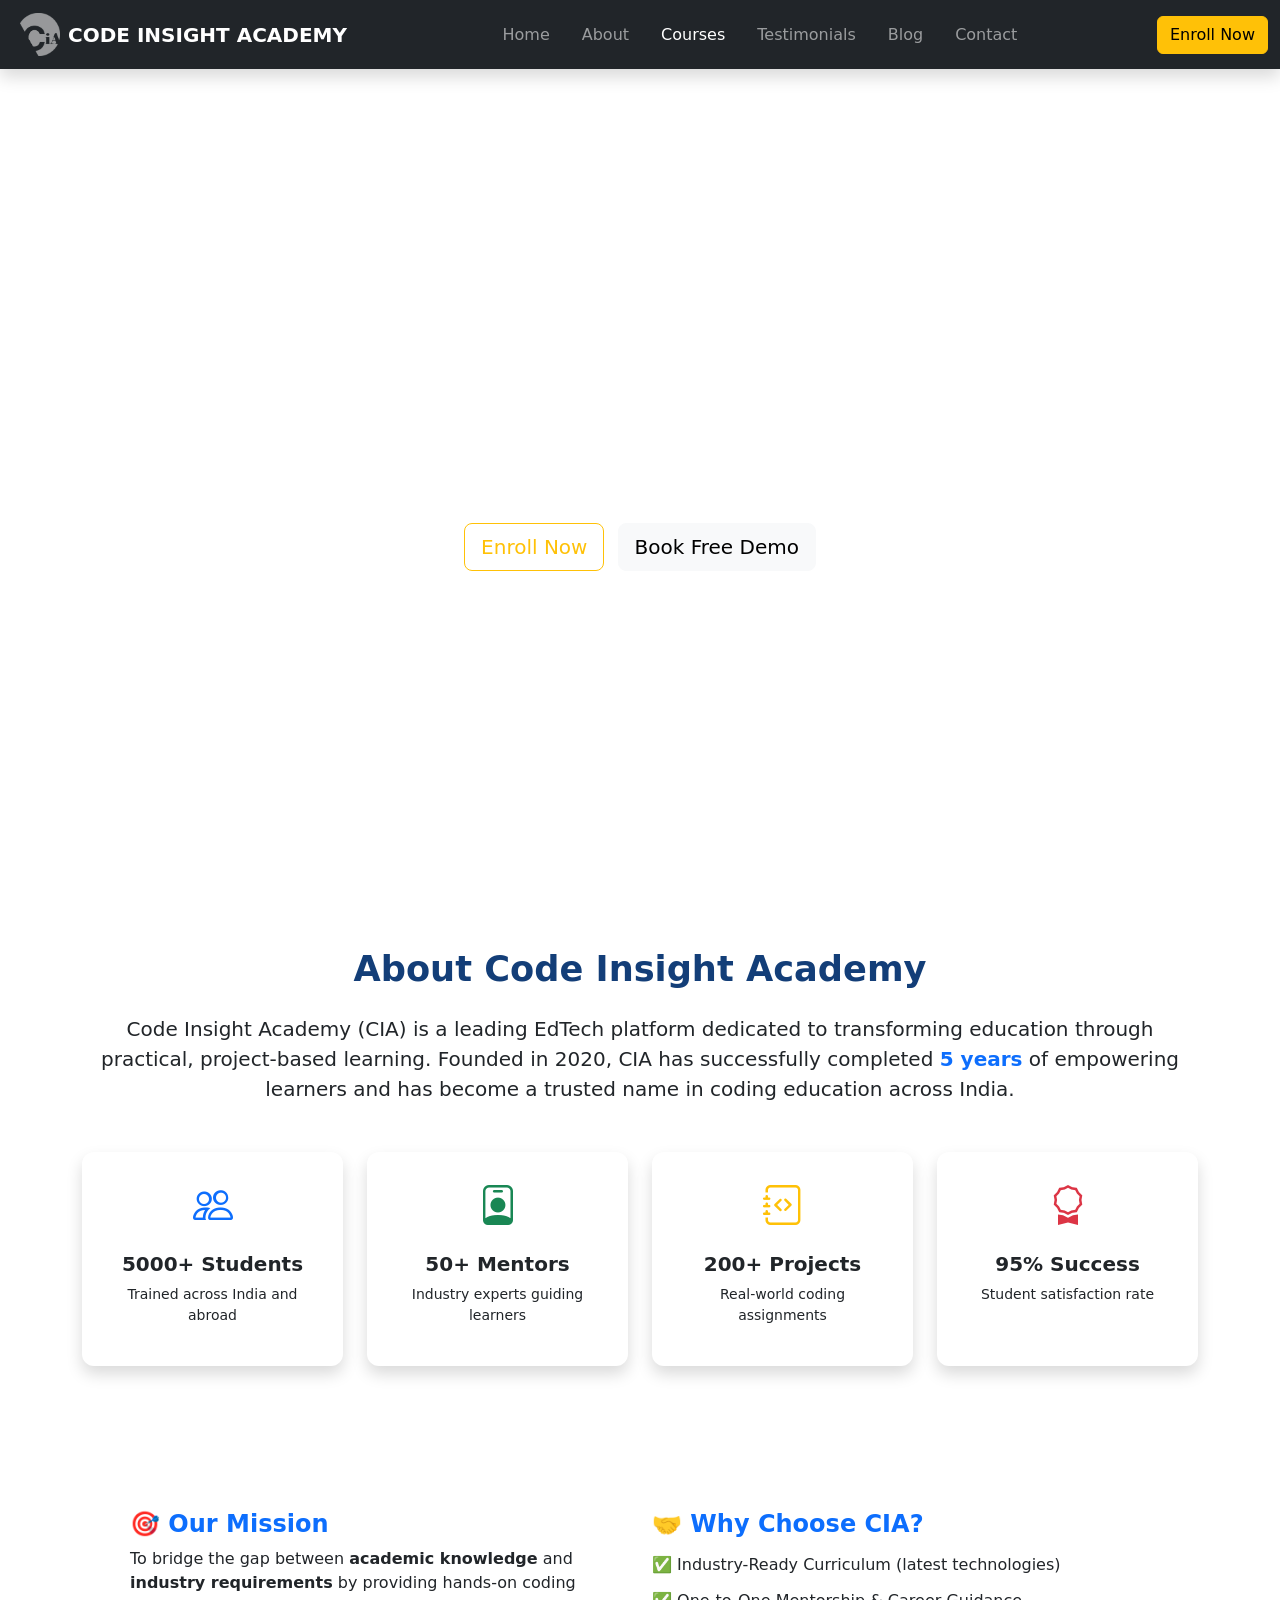
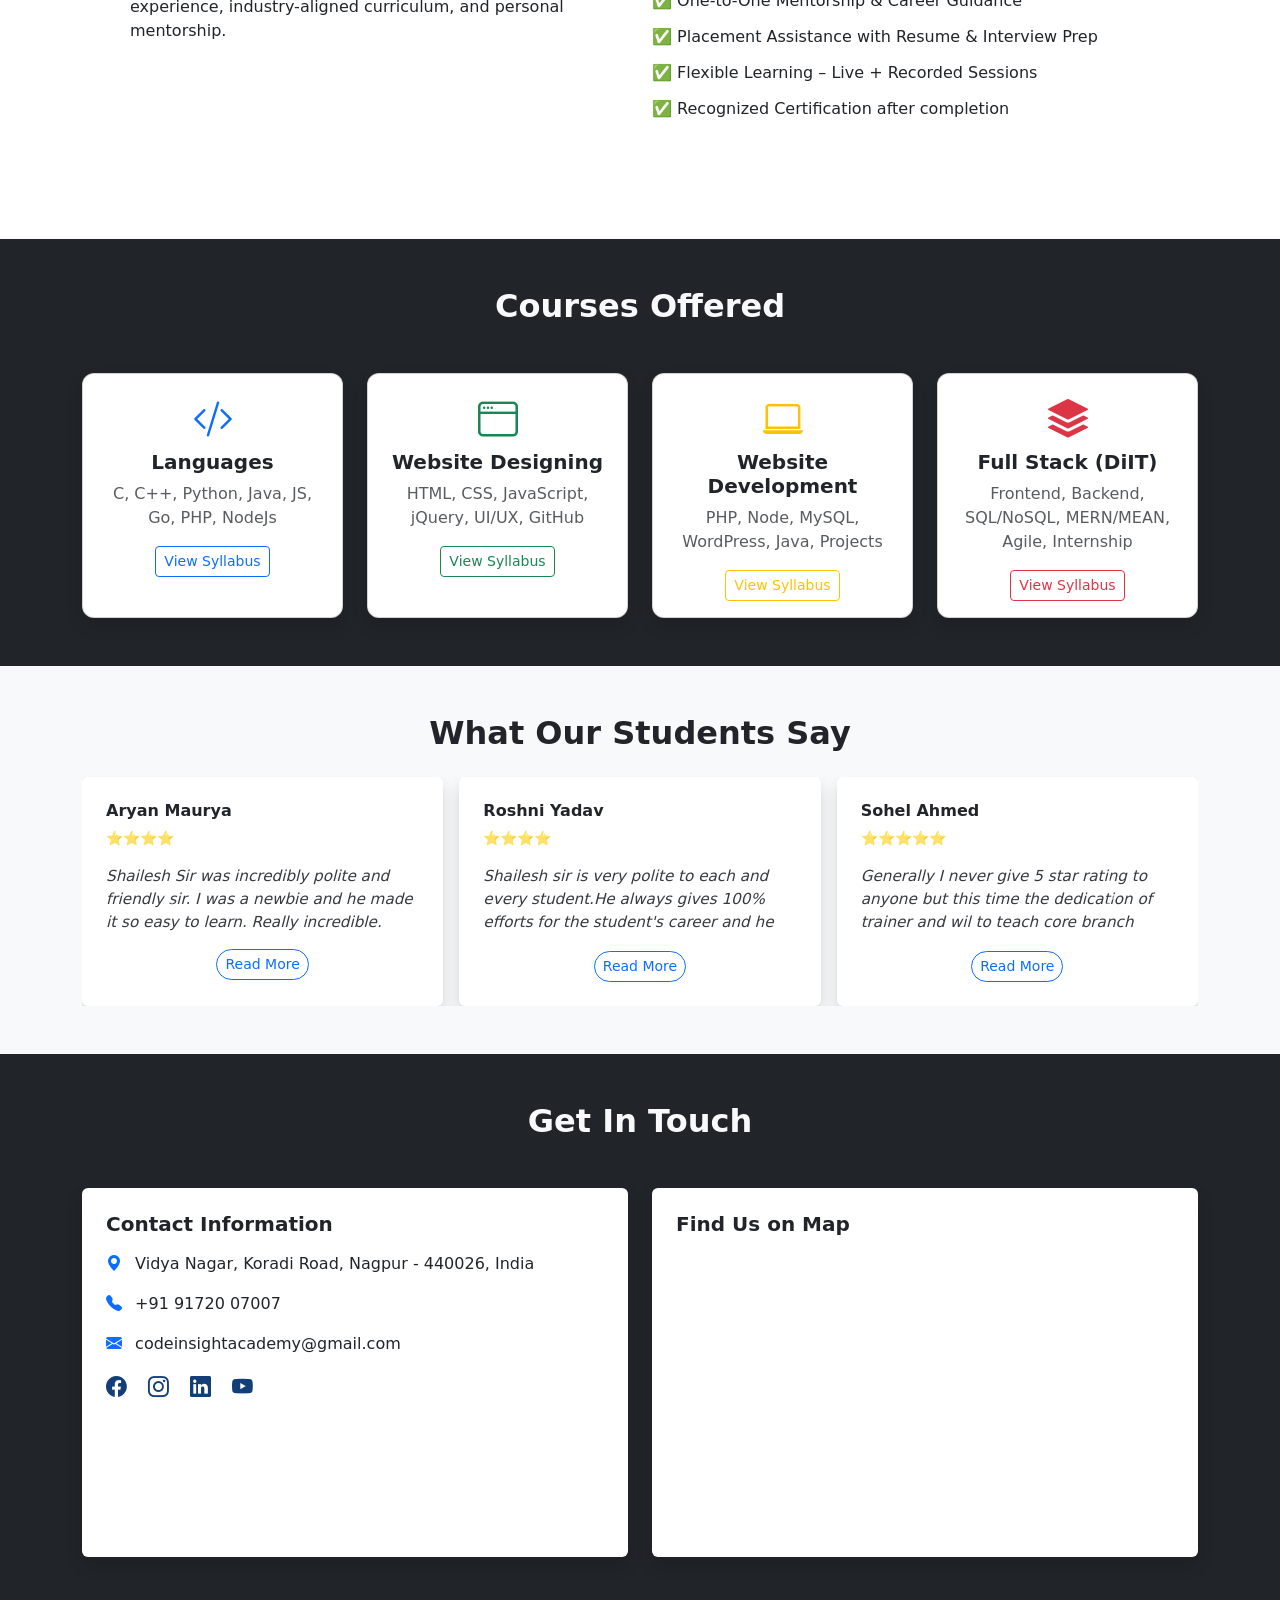
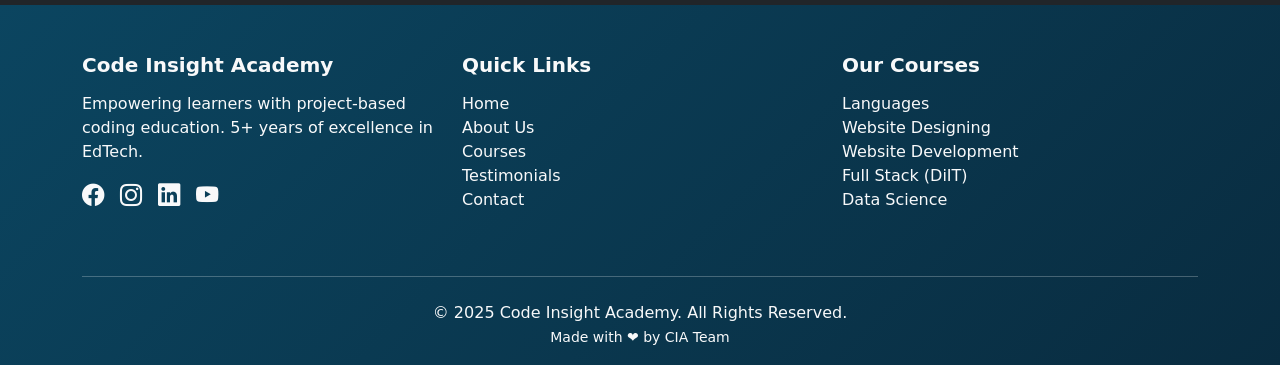
==== commit 341610b3: "Add files via upload Responsive" ====
--- a/index.html
+++ b/index.html
@@ -28,15 +28,17 @@
   <body data-bs-spy="scroll" data-bs-target=".navbar">
     <!-- Navbar -->
     <nav class="navbar navbar-expand-lg navbar-dark bg-dark fixed-top shadow">
-      <div class="container">
+      <div
+        class="container-fluid d-flex justify-content-between align-items-center"
+      >
         <a class="navbar-brand fw-bold d-flex align-items-center" href="#home">
           <img
             src="images/cid_white_logo-removebg-preview.png"
-            class="mx-3"
+            class="mx-2"
             alt="CIA Logo"
-            width="50"
+            width="40"
           />
-          CODE INSIGHT ACADEMY
+          <span class="brand-text">CODE INSIGHT ACADEMY</span>
         </a>
         <!-- <button
           class="navbar-toggler"
--- a/edtech.css
+++ b/edtech.css
@@ -15,6 +15,61 @@
   color: #fff;
   line-height: 1;
 }
+
+/* Navbar tweaks for small devices */
+@media (max-width: 767px) {
+  .navbar-brand img {
+    width: 28px; /* Smaller logo */
+  }
+
+  .navbar .brand-text {
+    font-size: 0.9rem; /* Shrink brand text */
+    white-space: nowrap; /* Prevent wrapping */
+    max-width: 140px; /* Control text width */
+    overflow: hidden;
+    text-overflow: ellipsis; /* Show ... if too long */
+  }
+
+  .navbar-toggler {
+    margin-left: auto; /* Keep hamburger to the right */
+  }
+}
+
+@media (max-width: 575px) {
+  .navbar .brand-text {
+    font-size: 0.8rem; /* Even smaller text on very small phones */
+    max-width: 100px;
+  }
+}
+
+/* <= 405px : shrink logo + text but keep FULL NAME */
+@media (max-width: 405px) {
+  .navbar-brand img {
+    width: 26px; /* shrink logo */
+  }
+
+  .navbar .brand-text {
+    font-size: 0.7rem; /* shrink text */
+    white-space: nowrap; /* keep full text in one line */
+  }
+
+  .navbar-toggler {
+    margin-left: auto; /* keep toggler to the right */
+    padding: 2px 6px; /* smaller button */
+  }
+}
+
+/* <= 340px : finally switch to short form */
+@media (max-width: 340px) {
+  .navbar .brand-text {
+    font-size: 0; /* hide full text */
+  }
+  .navbar .brand-text::after {
+    content: "CIA"; /* show short version */
+    font-size: 0.8rem;
+  }
+}
+
 /* Hero */
 .hero {
   background: url("https://cdn.pixabay.com/photo/2017/07/31/14/45/code-2558220_1280.jpg")
@@ -112,9 +167,9 @@
 }
 
 /* Contact */
-#contact h2 {
+/* #contact h2 {
   color: #133e78;
-}
+} */
 #contact .form-control:focus {
   border-color: #133e78;
   box-shadow: 0 0 5px rgba(19, 62, 120, 0.5);
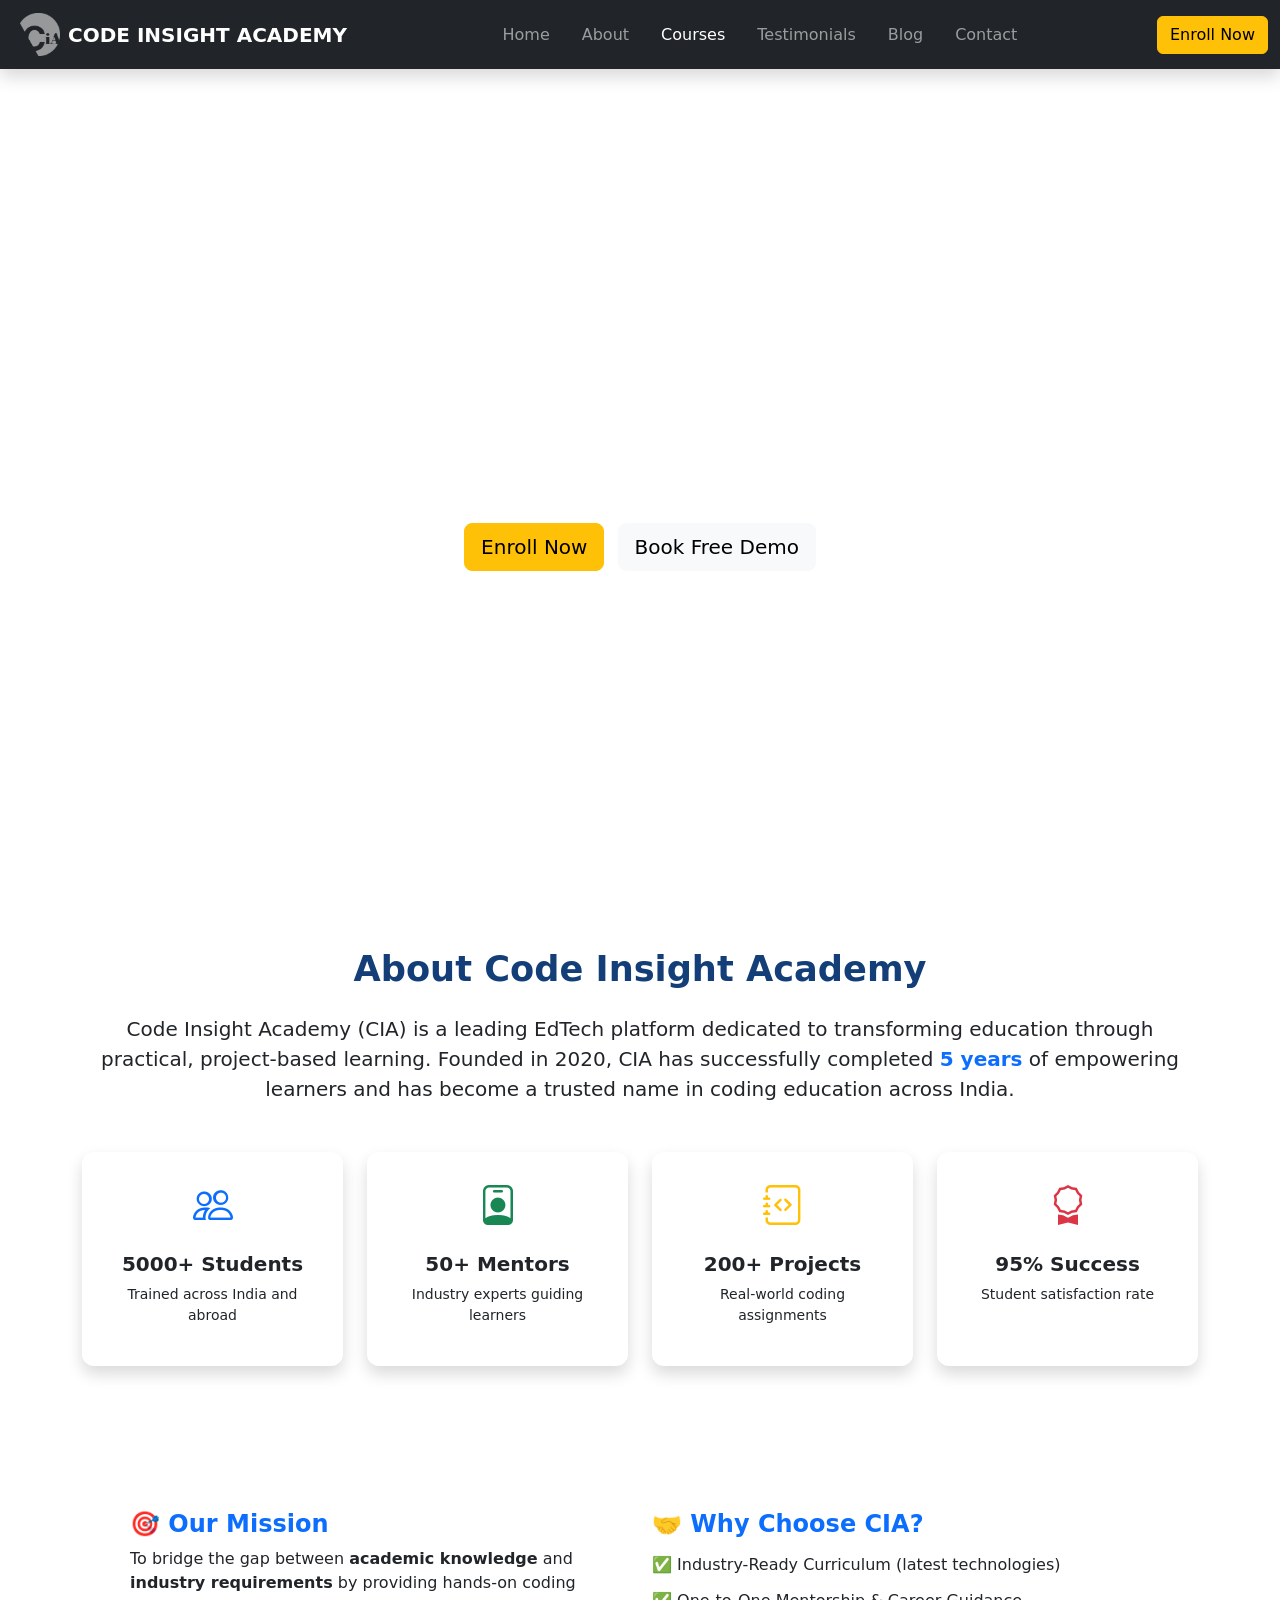
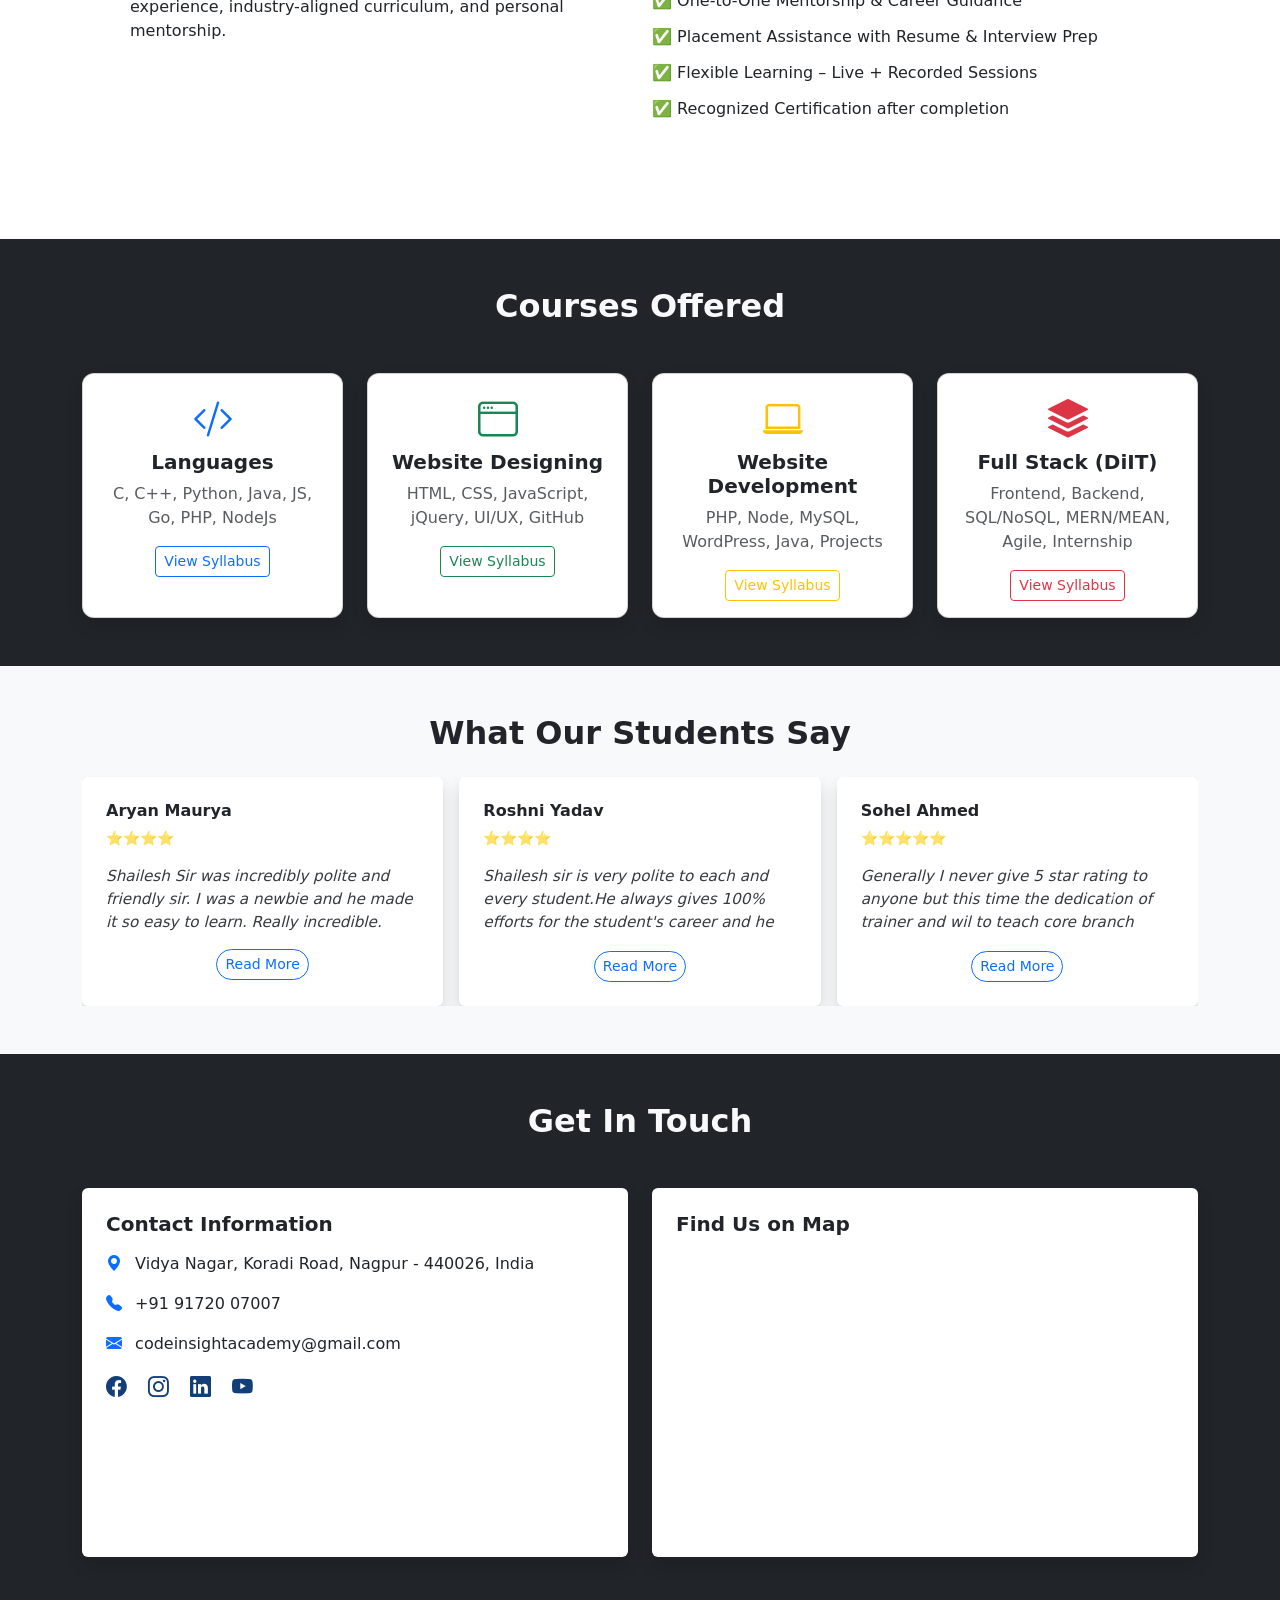
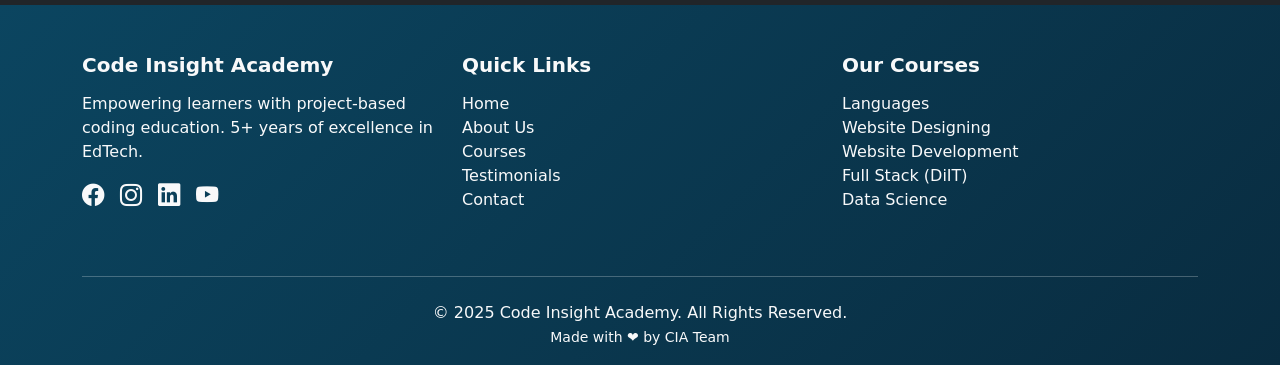
==== commit 94d42d1b: "Add files via upload" ====
--- a/index.html
+++ b/index.html
@@ -114,7 +114,7 @@
             </p>
             <a
               href="https://docs.google.com/forms/d/e/1FAIpQLSdNWrmI0T3VnkZnKbUlpdL-IkKOs66Gpd_SwZEwGHVkLuxMfg/viewform?usp=sharing&ouid=104345555902177284084"
-              class="btn btn-outline-warning btn-lg me-2"
+              class="btn btn-warning btn-lg me-2"
               target="_blank"
               >Enroll Now</a
             >
--- a/edtech.css
+++ b/edtech.css
@@ -42,31 +42,36 @@
   }
 }
 
-/* <= 405px : shrink logo + text but keep FULL NAME */
+/* <= 405px : shrink logo + text, keep FULL NAME */
 @media (max-width: 405px) {
   .navbar-brand img {
-    width: 26px; /* shrink logo */
-  }
-
-  .navbar .brand-text {
-    font-size: 0.7rem; /* shrink text */
-    white-space: nowrap; /* keep full text in one line */
+    width: 25px; /* smaller logo */
+  }
+
+  .navbar .brand-text {
+    font-size: 0.7rem; /* smaller text */
+    white-space: nowrap; /* keep full text on one line */
   }
 
   .navbar-toggler {
-    margin-left: auto; /* keep toggler to the right */
+    margin-left: auto; /* push hamburger to right */
     padding: 2px 6px; /* smaller button */
   }
 }
 
-/* <= 340px : finally switch to short form */
+/* <= 340px : shrink logo more + switch text to CIA */
 @media (max-width: 340px) {
+  .navbar-brand img {
+    width: 22px; /* extra small logo */
+  }
+
   .navbar .brand-text {
     font-size: 0; /* hide full text */
   }
+
   .navbar .brand-text::after {
-    content: "CIA"; /* show short version */
-    font-size: 0.8rem;
+    content: "CIA"; /* short version */
+    font-size: 0.8rem; /* readable size */
   }
 }
 
